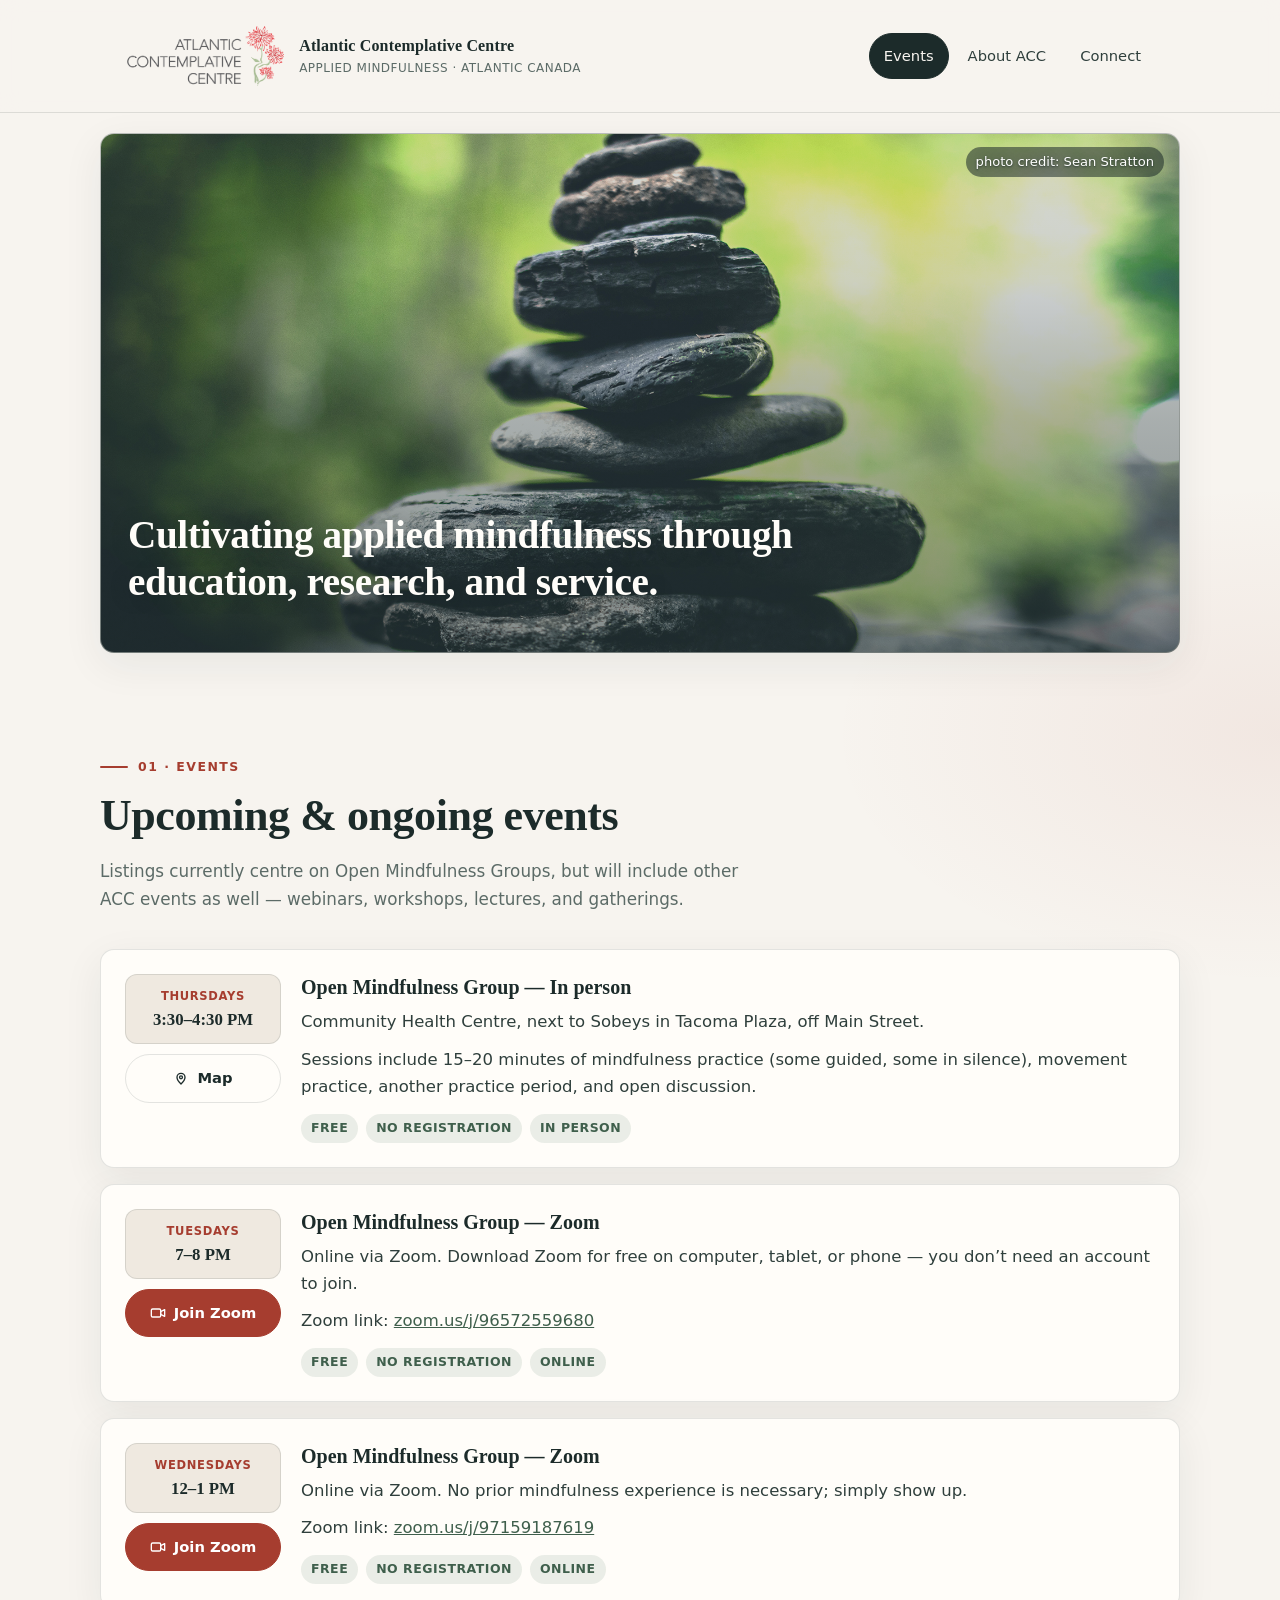
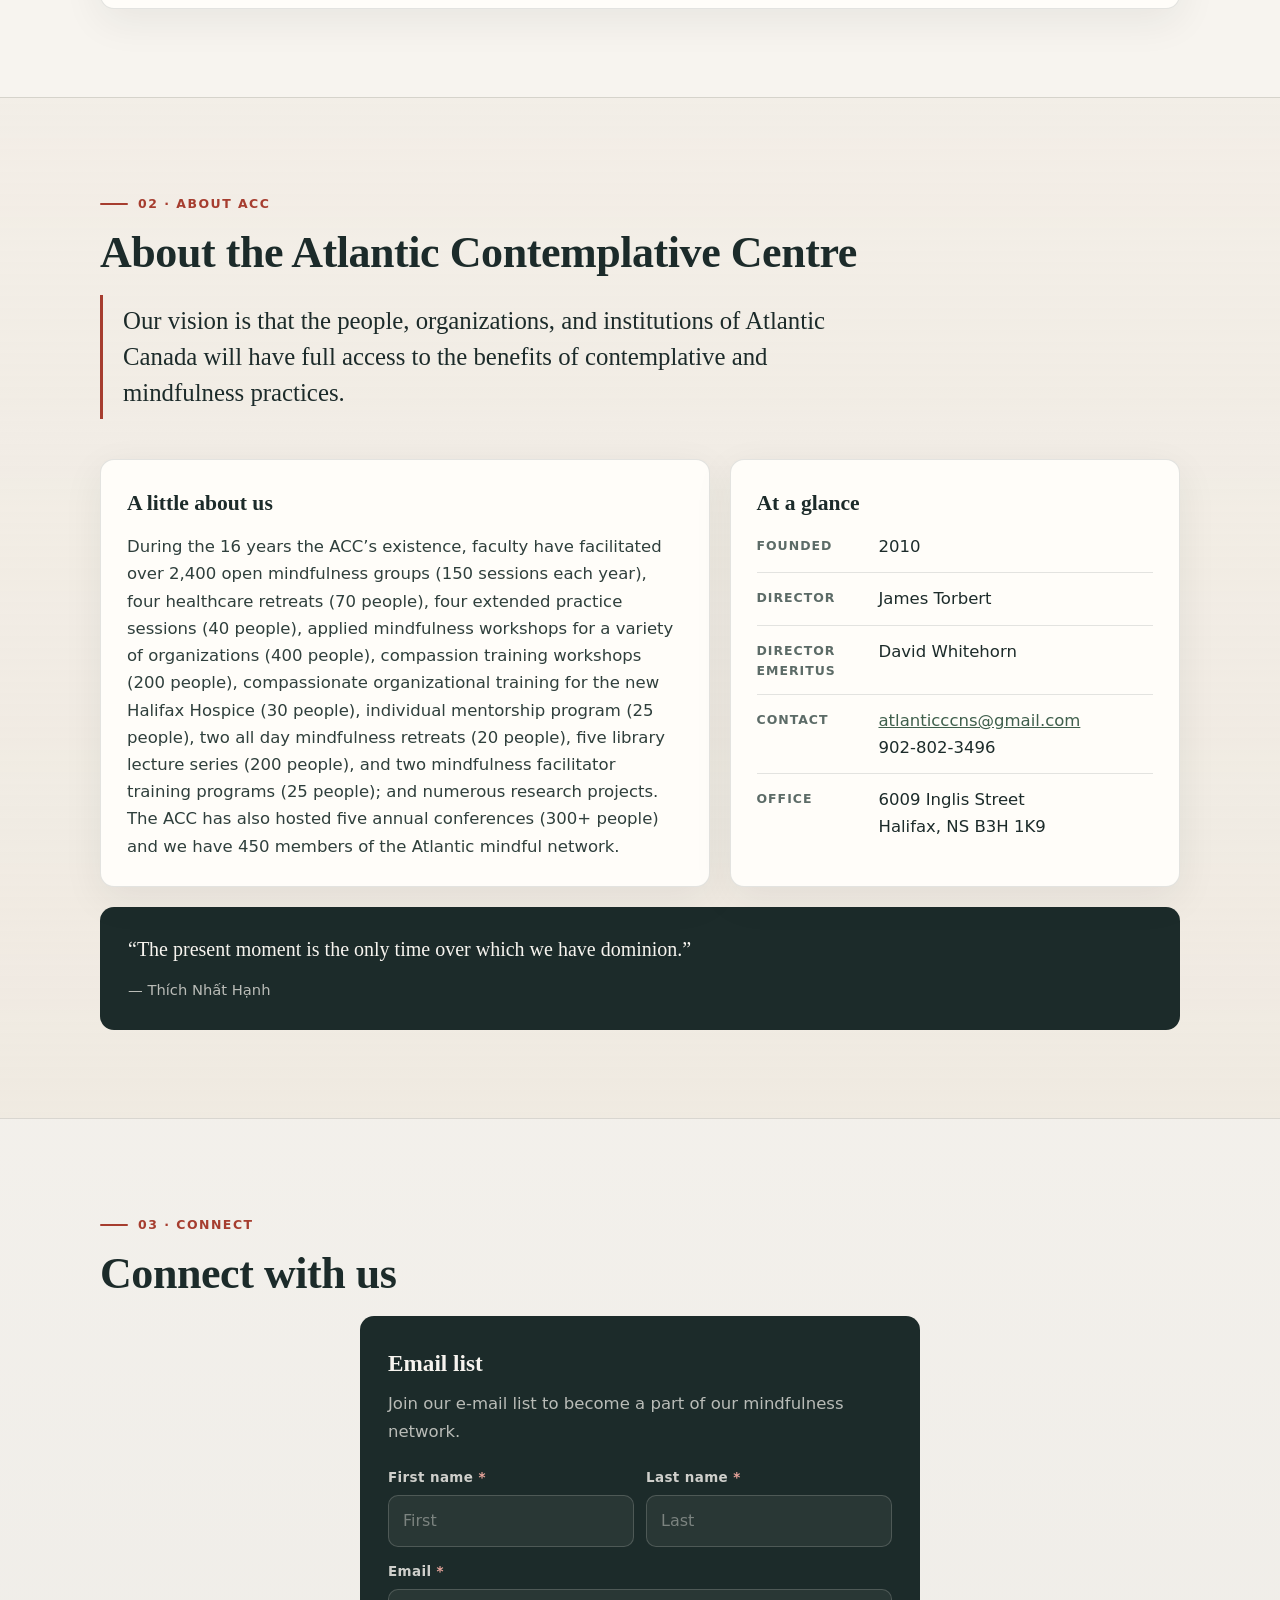
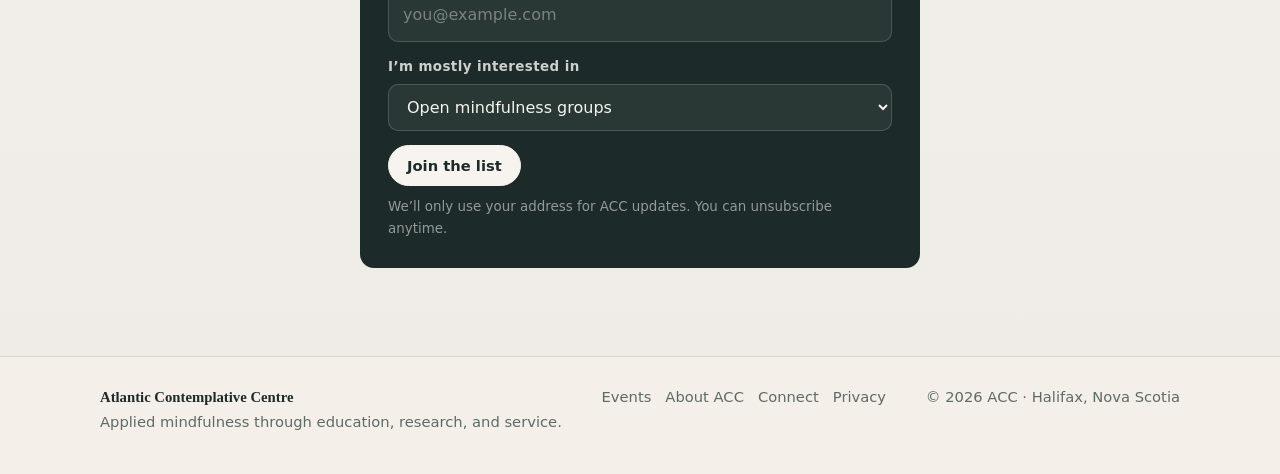
==== atlanticmindfulness/public/index.html @ 2f370e0e "Pluralize repeating weekdays; full-width time box on mobile" ====
<!DOCTYPE html>
<html lang="en">
<head>
  <meta charset="UTF-8" />
  <meta name="viewport" content="width=device-width, initial-scale=1" />
  <title>Atlantic Contemplative Centre — Events, About &amp; Connect</title>
  <meta name="description" content="The Atlantic Contemplative Centre cultivates applied mindfulness through education, research and service. Find open mindfulness groups, learn about ACC, and join our network." />
  <link rel="icon" type="image/png" href="assets/acc-flower.png" />
  <style>
    :root {
      --ink: #1c2b2a;
      --ink-soft: #2f3f3c;
      --paper: #f7f4ef;
      --paper-deep: #efe9e0;
      --card: #fffdf9;
      --accent: #a63d2f;
      --accent-deep: #7f2d22;
      --accent-soft: #f0d8d2;
      --sage: #6b8f7a;
      --sage-deep: #3f5f4c;
      --mist: #d9e2dc;
      --muted: #5c6b67;
      --line: rgba(28, 43, 42, 0.12);
      --shadow: 0 12px 40px rgba(28, 43, 42, 0.07);
      --radius: 14px;
      --max: 1080px;
      --header-h: 112px;
    }

    * { box-sizing: border-box; }

    html {
      scroll-behavior: smooth;
      scroll-padding-top: calc(var(--header-h) + 16px);
    }

    @media (prefers-reduced-motion: reduce) {
      html { scroll-behavior: auto; }
      *, *::before, *::after {
        animation-duration: 0.01ms !important;
        animation-iteration-count: 1 !important;
        transition-duration: 0.01ms !important;
      }
    }

    body {
      margin: 0;
      font-family: "Avenir Next", "Segoe UI", system-ui, -apple-system, sans-serif;
      font-size: 16.5px;
      line-height: 1.65;
      color: var(--ink);
      background:
        radial-gradient(1200px 600px at 10% -10%, rgba(107, 143, 122, 0.12), transparent 55%),
        radial-gradient(900px 500px at 100% 20%, rgba(166, 61, 47, 0.07), transparent 50%),
        var(--paper);
      -webkit-font-smoothing: antialiased;
    }

    img { max-width: 100%; display: block; }
    a { color: var(--sage-deep); }
    a:hover { color: var(--accent); }

    :focus-visible {
      outline: 2px solid var(--accent);
      outline-offset: 3px;
    }

    .skip-link {
      position: absolute;
      left: 12px;
      top: -48px;
      z-index: 1000;
      background: var(--ink);
      color: var(--paper);
      padding: 10px 14px;
      border-radius: 8px;
      text-decoration: none;
    }
    .skip-link:focus { top: 12px; }

    /* ——— Header: logo + in-page nav only ——— */
    .site-header {
      position: sticky;
      top: 0;
      z-index: 50;
      background: rgba(247, 244, 239, 0.92);
      backdrop-filter: blur(12px);
      -webkit-backdrop-filter: blur(12px);
      border-bottom: 1px solid var(--line);
    }

    .header-inner {
      max-width: var(--max);
      margin: 0 auto;
      min-height: var(--header-h);
      padding: 12px 24px;
      display: flex;
      align-items: center;
      justify-content: space-between;
      gap: 20px;
    }

    .brand {
      display: flex;
      align-items: center;
      gap: 12px;
      text-decoration: none;
      color: var(--ink);
      min-width: 0;
    }

    .brand img {
      height: 64px;
      width: auto;
    }

    .brand-text {
      display: flex;
      flex-direction: column;
      min-width: 0;
    }

    .brand-text strong {
      font-family: Georgia, "Times New Roman", serif;
      font-weight: 600;
      font-size: 1rem;
      letter-spacing: 0.01em;
      white-space: nowrap;
    }

    .brand-text span {
      font-size: 0.75rem;
      color: var(--muted);
      letter-spacing: 0.04em;
      text-transform: uppercase;
    }

    .section-nav {
      display: flex;
      align-items: center;
      gap: 4px;
      flex-wrap: wrap;
      justify-content: flex-end;
    }

    .section-nav a {
      text-decoration: none;
      color: var(--ink-soft);
      font-size: 0.92rem;
      font-weight: 500;
      padding: 10px 14px;
      border-radius: 999px;
      border: 1px solid transparent;
      transition: background 0.2s ease, color 0.2s ease, border-color 0.2s ease;
    }

    .section-nav a:hover {
      background: rgba(107, 143, 122, 0.12);
      color: var(--sage-deep);
    }

    .section-nav a[aria-current="true"] {
      background: var(--ink);
      color: var(--paper);
      border-color: var(--ink);
    }

    .nav-toggle {
      display: none;
      appearance: none;
      border: 1px solid var(--line);
      background: var(--card);
      color: var(--ink);
      border-radius: 10px;
      padding: 10px 12px;
      font: inherit;
      font-size: 0.9rem;
      cursor: pointer;
    }

    /* ——— Layout ——— */
    main { overflow-x: clip; }

    .section {
      padding: 88px 24px;
    }

    .section-inner {
      max-width: var(--max);
      margin: 0 auto;
    }

    .section-label {
      display: inline-flex;
      align-items: center;
      gap: 10px;
      font-size: 0.78rem;
      font-weight: 600;
      letter-spacing: 0.12em;
      text-transform: uppercase;
      color: var(--accent);
      margin: 0 0 14px;
    }

    .section-label::before {
      content: "";
      width: 28px;
      height: 2px;
      background: var(--accent);
      border-radius: 2px;
    }

    .section-title {
      font-family: Georgia, "Times New Roman", serif;
      font-size: clamp(2rem, 4vw, 2.75rem);
      line-height: 1.15;
      font-weight: 600;
      margin: 0 0 16px;
      letter-spacing: -0.01em;
    }

    .section-lead {
      max-width: 42rem;
      color: var(--muted);
      font-size: 1.05rem;
      margin: 0 0 36px;
    }

    /* ——— Intro strip under header ——— */
    .intro {
      padding: 20px 24px 8px;
    }

    .intro-inner {
      max-width: var(--max);
      margin: 0 auto;
      display: grid;
      grid-template-columns: 1.4fr 1fr;
      gap: 28px;
      align-items: end;
    }

    .intro h1 {
      font-family: Georgia, "Times New Roman", serif;
      font-size: clamp(1.85rem, 3.6vw, 2.45rem);
      line-height: 1.2;
      font-weight: 600;
      margin: 0 0 12px;
    }

    .intro p {
      margin: 0;
      color: var(--muted);
      max-width: 40rem;
    }

    .intro-meta {
      text-align: right;
      color: var(--muted);
      font-size: 0.92rem;
    }

    .intro-meta strong {
      display: block;
      color: var(--ink);
      font-family: Georgia, "Times New Roman", serif;
      font-size: 1.05rem;
      margin-bottom: 4px;
    }

    .hero-photo {
      position: relative;
      max-width: var(--max);
      margin: 0 auto;
    }

    .hero-photo img {
      width: 100%;
      height: clamp(280px, 42vw, 520px);
      object-fit: cover;
      object-position: center 42%;
      border-radius: var(--radius);
      border: 1px solid var(--line);
      box-shadow: var(--shadow);
      filter: brightness(1.18) contrast(1.02) saturate(1.05);
    }

    .hero-photo::after {
      content: "";
      position: absolute;
      inset: 0;
      border-radius: var(--radius);
      background: linear-gradient(
        180deg,
        rgba(28, 43, 42, 0.18) 0%,
        rgba(28, 43, 42, 0.22) 28%,
        rgba(28, 43, 42, 0.38) 55%,
        rgba(28, 43, 42, 0.55) 100%
      );
      pointer-events: none;
    }

    .hero-title {
      position: absolute;
      left: 28px;
      right: 28px;
      bottom: 36px;
      z-index: 1;
      margin: 0;
      font-family: Georgia, "Times New Roman", serif;
      font-size: clamp(1.55rem, 3.4vw, 2.35rem);
      line-height: 1.22;
      font-weight: 600;
      letter-spacing: -0.01em;
      color: #fffdf9;
      text-shadow: 0 2px 18px rgba(28, 43, 42, 0.35);
      max-width: 18em;
    }

    .hero-photo figcaption {
      position: absolute;
      right: 16px;
      top: 14px;
      z-index: 1;
      margin: 0;
      font-size: 0.82rem;
      font-weight: 500;
      color: #fff;
      text-shadow: 0 1px 2px rgba(28, 43, 42, 0.75), 0 0 12px rgba(28, 43, 42, 0.45);
      background: rgba(28, 43, 42, 0.55);
      padding: 4px 10px;
      border-radius: 999px;
    }

    /* ——— Section backgrounds ——— */
    #events { background: transparent; }

    #about {
      background:
        linear-gradient(180deg, rgba(239, 233, 224, 0.55), rgba(239, 233, 224, 0.9));
      border-top: 1px solid var(--line);
      border-bottom: 1px solid var(--line);
    }

    #subscribe {
      background:
        linear-gradient(180deg, rgba(28, 43, 42, 0.02), rgba(28, 43, 42, 0.04));
    }

    /* ——— Events ——— */
    .event-list {
      display: grid;
      gap: 16px;
      margin: 0;
      padding: 0;
      list-style: none;
    }

    .event-card {
      background: var(--card);
      border: 1px solid var(--line);
      border-radius: var(--radius);
      box-shadow: var(--shadow);
      padding: 24px;
      display: grid;
      grid-template-columns: 156px 1fr;
      gap: 20px;
      align-items: start;
    }

    .event-aside {
      display: flex;
      flex-direction: column;
      gap: 10px;
      align-items: stretch;
    }

    .event-when {
      background: var(--paper-deep);
      border-radius: 12px;
      padding: 12px 10px;
      text-align: center;
      border: 1px solid var(--line);
    }

    .event-when .dow {
      display: block;
      font-size: 0.72rem;
      font-weight: 700;
      letter-spacing: 0.06em;
      text-transform: uppercase;
      color: var(--accent);
      margin-bottom: 4px;
    }

    .event-when .time {
      display: block;
      font-family: Georgia, "Times New Roman", serif;
      font-weight: 600;
      font-size: 1.05rem;
      line-height: 1.25;
      color: var(--ink);
      white-space: nowrap;
    }

    .event-body h3 {
      margin: 0 0 8px;
      font-family: Georgia, "Times New Roman", serif;
      font-size: 1.25rem;
      font-weight: 600;
      line-height: 1.3;
    }

    .event-body p {
      margin: 0 0 10px;
      color: var(--ink-soft);
    }

    .event-body p:last-child { margin-bottom: 0; }

    .event-tags {
      display: flex;
      flex-wrap: wrap;
      gap: 8px;
      margin-top: 14px;
    }

    .tag {
      font-size: 0.78rem;
      font-weight: 600;
      letter-spacing: 0.04em;
      text-transform: uppercase;
      color: var(--sage-deep);
      background: rgba(107, 143, 122, 0.14);
      border-radius: 999px;
      padding: 4px 10px;
    }

    .event-actions {
      display: flex;
      flex-direction: column;
      gap: 8px;
      align-items: stretch;
    }

    .btn {
      display: inline-flex;
      align-items: center;
      justify-content: center;
      gap: 8px;
      text-decoration: none;
      border-radius: 999px;
      padding: 11px 18px;
      font-size: 0.92rem;
      font-weight: 600;
      border: 1px solid transparent;
      transition: background 0.2s ease, color 0.2s ease, border-color 0.2s ease, transform 0.15s ease;
      cursor: pointer;
      font-family: inherit;
    }

    .btn:active { transform: translateY(1px); }

    .btn-icon {
      flex-shrink: 0;
    }

    .btn-primary {
      background: var(--accent);
      color: #fff;
      border-color: var(--accent);
    }
    .btn-primary:hover {
      background: var(--accent-deep);
      border-color: var(--accent-deep);
      color: #fff;
    }

    .btn-secondary {
      background: transparent;
      color: var(--ink);
      border-color: var(--line);
    }
    .btn-secondary:hover {
      background: rgba(107, 143, 122, 0.12);
      border-color: var(--sage);
      color: var(--sage-deep);
    }

    .event-notes {
      margin-top: 28px;
      display: grid;
      grid-template-columns: repeat(3, 1fr);
      gap: 14px;
    }

    .note-card {
      border: 1px dashed rgba(28, 43, 42, 0.18);
      border-radius: var(--radius);
      padding: 18px;
      background: rgba(255, 253, 249, 0.55);
    }

    .note-card h4 {
      margin: 0 0 6px;
      font-family: Georgia, "Times New Roman", serif;
      font-size: 1rem;
    }

    .note-card p {
      margin: 0;
      color: var(--muted);
      font-size: 0.94rem;
    }

    /* ——— About ACC ——— */
    .mission {
      font-family: Georgia, "Times New Roman", serif;
      font-size: clamp(1.25rem, 2.4vw, 1.55rem);
      line-height: 1.45;
      color: var(--ink);
      border-left: 3px solid var(--accent);
      padding: 8px 0 8px 20px;
      margin: 0 0 40px;
      max-width: 46rem;
    }

    .about-grid {
      display: grid;
      grid-template-columns: 1.15fr 0.85fr;
      gap: 20px;
      margin-bottom: 20px;
    }

    .info-panel {
      background: var(--card);
      border: 1px solid var(--line);
      border-radius: var(--radius);
      padding: 26px;
      box-shadow: var(--shadow);
    }

    .info-panel h3 {
      margin: 0 0 12px;
      font-family: Georgia, "Times New Roman", serif;
      font-size: 1.35rem;
      font-weight: 600;
    }

    .info-panel p { margin: 0 0 12px; color: var(--ink-soft); }
    .info-panel p:last-child { margin-bottom: 0; }

    .fact-list {
      list-style: none;
      margin: 0;
      padding: 0;
      display: grid;
      gap: 12px;
    }

    .fact-list li {
      display: grid;
      grid-template-columns: 110px 1fr;
      gap: 12px;
      padding-bottom: 12px;
      border-bottom: 1px solid var(--line);
    }

    .fact-list li:last-child {
      border-bottom: 0;
      padding-bottom: 0;
    }

    .fact-list dt,
    .fact-list .k {
      font-size: 0.78rem;
      font-weight: 700;
      letter-spacing: 0.08em;
      text-transform: uppercase;
      color: var(--muted);
      padding-top: 3px;
    }

    .fact-list .v { color: var(--ink); }

    .what-we-do {
      display: grid;
      grid-template-columns: repeat(4, 1fr);
      gap: 14px;
      margin: 20px 0;
    }

    .wwe-card {
      background: var(--card);
      border: 1px solid var(--line);
      border-radius: var(--radius);
      padding: 20px;
      min-height: 100%;
    }

    .wwe-card .num {
      font-family: Georgia, "Times New Roman", serif;
      color: var(--accent);
      font-size: 0.95rem;
      font-weight: 600;
      margin-bottom: 8px;
    }

    .wwe-card h4 {
      margin: 0 0 8px;
      font-family: Georgia, "Times New Roman", serif;
      font-size: 1.1rem;
    }

    .wwe-card p {
      margin: 0;
      color: var(--muted);
      font-size: 0.94rem;
    }

    .about-bottom {
      display: block;
    }

    .quote-block {
      margin: 0;
      width: 100%;
      background: var(--ink);
      color: var(--paper);
      border-radius: var(--radius);
      padding: 28px;
      box-sizing: border-box;
    }

    .quote-block p {
      margin: 0 0 14px;
      font-family: Georgia, "Times New Roman", serif;
      font-size: 1.25rem;
      line-height: 1.45;
    }

    .quote-block footer {
      color: rgba(247, 244, 239, 0.72);
      font-size: 0.92rem;
    }

    .sectors {
      display: flex;
      flex-wrap: wrap;
      gap: 8px;
      margin-top: 14px;
    }

    .sectors span {
      font-size: 0.84rem;
      border: 1px solid var(--line);
      background: rgba(255, 253, 249, 0.7);
      border-radius: 999px;
      padding: 5px 10px;
      color: var(--ink-soft);
    }

    /* ——— Subscribe ——— */
    .subscribe-grid {
      display: grid;
      grid-template-columns: minmax(0, 560px);
      justify-content: center;
      gap: 20px;
      align-items: stretch;
    }

    .subscribe-copy {
      background: var(--card);
      border: 1px solid var(--line);
      border-radius: var(--radius);
      padding: 28px;
      box-shadow: var(--shadow);
    }

    .subscribe-copy h3 {
      margin: 0 0 12px;
      font-family: Georgia, "Times New Roman", serif;
      font-size: 1.35rem;
    }

    .subscribe-copy p { margin: 0 0 14px; color: var(--ink-soft); }

    .membership {
      margin-top: 20px;
      padding: 18px;
      border-radius: 12px;
      background: linear-gradient(135deg, rgba(166, 61, 47, 0.08), rgba(107, 143, 122, 0.12));
      border: 1px solid var(--line);
    }

    .membership h4 {
      margin: 0 0 8px;
      font-family: Georgia, "Times New Roman", serif;
      font-size: 1.05rem;
    }

    .membership p {
      margin: 0 0 12px;
      font-size: 0.95rem;
    }

    .contact-lines {
      margin: 18px 0 0;
      padding: 0;
      list-style: none;
      display: grid;
      gap: 8px;
      color: var(--ink-soft);
      font-size: 0.96rem;
    }

    .contact-lines a { font-weight: 500; }

    .subscribe-form {
      background: var(--ink);
      color: var(--paper);
      border-radius: var(--radius);
      padding: 28px;
    }

    .subscribe-form h3 {
      margin: 0 0 8px;
      font-family: Georgia, "Times New Roman", serif;
      font-size: 1.45rem;
      color: var(--paper);
    }

    .subscribe-form .form-lead {
      margin: 0 0 22px;
      color: rgba(247, 244, 239, 0.72);
    }

    .field {
      display: grid;
      gap: 6px;
      margin-bottom: 14px;
    }

    .field label {
      font-size: 0.84rem;
      font-weight: 600;
      letter-spacing: 0.03em;
      color: rgba(247, 244, 239, 0.82);
    }

    .field label .req { color: #e8a59b; }

    .field input,
    .field select {
      width: 100%;
      border: 1px solid rgba(247, 244, 239, 0.18);
      background: rgba(247, 244, 239, 0.06);
      color: var(--paper);
      border-radius: 10px;
      padding: 12px 14px;
      font: inherit;
      font-size: 1rem;
    }

    .field input::placeholder { color: rgba(247, 244, 239, 0.4); }

    .field input:focus,
    .field select:focus {
      outline: 2px solid rgba(232, 165, 155, 0.7);
      outline-offset: 2px;
      border-color: transparent;
    }

    .field-row {
      display: grid;
      grid-template-columns: 1fr 1fr;
      gap: 12px;
    }

    .form-actions {
      margin-top: 8px;
      display: flex;
      flex-wrap: wrap;
      gap: 10px;
      align-items: center;
    }

    .form-actions .btn-primary {
      background: var(--paper);
      color: var(--ink);
      border-color: var(--paper);
    }

    .form-actions .btn-primary:hover {
      background: var(--accent-soft);
      border-color: var(--accent-soft);
      color: var(--accent-deep);
    }

    .form-note {
      font-size: 0.84rem;
      color: rgba(247, 244, 239, 0.55);
      margin: 0;
    }

    .form-status {
      margin-top: 14px;
      padding: 12px 14px;
      border-radius: 10px;
      background: rgba(107, 143, 122, 0.2);
      border: 1px solid rgba(107, 143, 122, 0.35);
      color: var(--paper);
      font-size: 0.94rem;
      display: none;
    }

    .form-status.show { display: block; }

    .form-status.error {
      background: rgba(166, 61, 47, 0.22);
      border-color: rgba(232, 165, 155, 0.4);
    }

    /* ——— Footer ——— */
    .site-footer {
      border-top: 1px solid var(--line);
      padding: 28px 24px 40px;
      background: rgba(239, 233, 224, 0.45);
    }

    .footer-inner {
      max-width: var(--max);
      margin: 0 auto;
      display: flex;
      flex-wrap: wrap;
      gap: 16px;
      justify-content: space-between;
      align-items: flex-start;
      color: var(--muted);
      font-size: 0.92rem;
    }

    .footer-inner strong {
      color: var(--ink);
      font-family: Georgia, "Times New Roman", serif;
      font-weight: 600;
    }

    .footer-links {
      display: flex;
      flex-wrap: wrap;
      gap: 14px;
    }

    .footer-links a {
      color: var(--muted);
      text-decoration: none;
    }

    .footer-links a:hover { color: var(--accent); }

    /* ——— Responsive ——— */
    @media (max-width: 920px) {
      .intro-inner,
      .about-grid,
      .about-bottom,
      .subscribe-grid {
        grid-template-columns: 1fr;
      }

      .intro-meta { text-align: left; }

      .what-we-do { grid-template-columns: 1fr 1fr; }

      .event-notes { grid-template-columns: 1fr; }

      .event-card {
        grid-template-columns: 156px 1fr;
      }
    }

    @media (max-width: 720px) {
      .section { padding: 64px 18px; }
      .header-inner { padding: 0 16px; }

      .brand-text { display: none; }
      .brand img { height: 48px; }

      .nav-toggle { display: inline-flex; }

      .section-nav {
        display: none;
        position: absolute;
        top: calc(var(--header-h) - 4px);
        left: 12px;
        right: 12px;
        background: var(--card);
        border: 1px solid var(--line);
        border-radius: 14px;
        box-shadow: var(--shadow);
        padding: 8px;
        flex-direction: column;
        align-items: stretch;
      }

      .section-nav.open { display: flex; }

      .section-nav a {
        border-radius: 10px;
        padding: 12px 14px;
      }

      .what-we-do { grid-template-columns: 1fr; }

      .fact-list li { grid-template-columns: 1fr; gap: 4px; }

      .field-row { grid-template-columns: 1fr; }

      .event-card {
        grid-template-columns: 1fr;
        gap: 14px;
      }

      .event-aside {
        width: 100%;
      }

      .event-when {
        display: flex;
        align-items: baseline;
        justify-content: center;
        gap: 0.35em;
        width: 100%;
        padding: 10px 16px;
        white-space: nowrap;
      }

      .event-when .dow {
        display: inline;
        margin-bottom: 0;
        font-size: 0.78rem;
      }

      .event-when .dow::after {
        content: ":";
      }

      .event-when .time {
        display: inline;
        font-size: 1rem;
      }
    }
  </style>
</head>
<body>
  <a class="skip-link" href="#events">Skip to events</a>

  <header class="site-header">
    <div class="header-inner">
      <a class="brand" href="#top" aria-label="Atlantic Contemplative Centre — back to top">
        <img src="assets/acc-logo.png" alt="" width="821" height="322" />
        <span class="brand-text">
          <strong>Atlantic Contemplative Centre</strong>
          <span>Applied mindfulness · Atlantic Canada</span>
        </span>
      </a>

      <button class="nav-toggle" type="button" aria-expanded="false" aria-controls="section-nav">
        Sections
      </button>

      <nav class="section-nav" id="section-nav" aria-label="Page sections">
        <a href="#events">Events</a>
        <a href="#about">About ACC</a>
        <a href="#subscribe">Connect</a>
      </nav>
    </div>
  </header>

  <div class="intro" id="top">
    <figure class="hero-photo">
      <img
        src="assets/hero-mindfulness.jpg"
        alt="Quiet natural landscape of calm water and sky, a still moment for contemplation"
        width="1920"
        height="1280"
      />
      <figcaption>photo credit: Sean Stratton</figcaption>
      <h1 class="hero-title">Cultivating applied mindfulness through education, research, and service.</h1>
    </figure>
  </div>

  <main>
    <!-- 1. Events -->
    <section class="section" id="events" aria-labelledby="events-title">
      <div class="section-inner">
        <p class="section-label">01 · Events</p>
        <h2 class="section-title" id="events-title">Upcoming &amp; ongoing events</h2>
        <p class="section-lead">
          Listings currently centre on Open Mindfulness Groups, but will include
          other ACC events as well — webinars, workshops, lectures, and gatherings.
        </p>

        <ul class="event-list" id="event-list">
          <li class="event-card">
            <div class="event-aside">
              <div class="event-when">
                <span class="dow">Thursdays</span>
                <span class="time">3:30–4:30 PM</span>
              </div>
              <div class="event-actions">
                <a class="btn btn-secondary" href="https://www.google.com/maps/search/?api=1&query=Tacoma+Plaza+Community+Health+Centre+Main+Street" target="_blank" rel="noopener noreferrer">
                  <svg class="btn-icon" width="16" height="16" viewBox="0 0 24 24" fill="none" stroke="currentColor" stroke-width="2" stroke-linecap="round" stroke-linejoin="round" aria-hidden="true">
                    <path d="M12 21s-6-5.4-6-10a6 6 0 1 1 12 0c0 4.6-6 10-6 10z" />
                    <circle cx="12" cy="11" r="2.2" />
                  </svg>
                  Map
                </a>
              </div>
            </div>
            <div class="event-body">
              <h3>Open Mindfulness Group — In person</h3>
              <p>
                Community Health Centre, next to Sobeys in Tacoma Plaza, off Main Street.
              </p>
              <p>
                Sessions include 15–20 minutes of mindfulness practice (some guided, some in
                silence), movement practice, another practice period, and open discussion.
              </p>
              <div class="event-tags">
                <span class="tag">Free</span>
                <span class="tag">No registration</span>
                <span class="tag">In person</span>
              </div>
            </div>
          </li>

          <li class="event-card">
            <div class="event-aside">
              <div class="event-when">
                <span class="dow">Tuesdays</span>
                <span class="time">7–8 PM</span>
              </div>
              <div class="event-actions">
                <a class="btn btn-primary" href="https://zoom.us/j/96572559680?pwd=QWVraEtPeExIZUdFaFg0c2RBOFA0Zz09" target="_blank" rel="noopener noreferrer">
                  <svg class="btn-icon" width="16" height="16" viewBox="0 0 24 24" fill="none" stroke="currentColor" stroke-width="2" stroke-linecap="round" stroke-linejoin="round" aria-hidden="true">
                    <rect x="2" y="6" width="14" height="12" rx="2" />
                    <path d="M16 10l6-3v10l-6-3z" />
                  </svg>
                  Join Zoom
                </a>
              </div>
            </div>
            <div class="event-body">
              <h3>Open Mindfulness Group — Zoom</h3>
              <p>
                Online via Zoom. Download Zoom for free on computer, tablet, or phone — you
                don’t need an account to join.
              </p>
              <p>
                Zoom link:
                <a href="https://zoom.us/j/96572559680?pwd=QWVraEtPeExIZUdFaFg0c2RBOFA0Zz09" target="_blank" rel="noopener noreferrer">
                  zoom.us/j/96572559680
                </a>
              </p>
              <div class="event-tags">
                <span class="tag">Free</span>
                <span class="tag">No registration</span>
                <span class="tag">Online</span>
              </div>
            </div>
          </li>

          <li class="event-card">
            <div class="event-aside">
              <div class="event-when">
                <span class="dow">Wednesdays</span>
                <span class="time">12–1 PM</span>
              </div>
              <div class="event-actions">
                <a class="btn btn-primary" href="https://zoom.us/j/97159187619?pwd=bDNzc2orTitycWJscnhlamtBZFZUQT09" target="_blank" rel="noopener noreferrer">
                  <svg class="btn-icon" width="16" height="16" viewBox="0 0 24 24" fill="none" stroke="currentColor" stroke-width="2" stroke-linecap="round" stroke-linejoin="round" aria-hidden="true">
                    <rect x="2" y="6" width="14" height="12" rx="2" />
                    <path d="M16 10l6-3v10l-6-3z" />
                  </svg>
                  Join Zoom
                </a>
              </div>
            </div>
            <div class="event-body">
              <h3>Open Mindfulness Group — Zoom</h3>
              <p>
                Online via Zoom. No prior mindfulness experience is necessary; simply show up.
              </p>
              <p>
                Zoom link:
                <a href="https://zoom.us/j/97159187619?pwd=bDNzc2orTitycWJscnhlamtBZFZUQT09" target="_blank" rel="noopener noreferrer">
                  zoom.us/j/97159187619
                </a>
              </p>
              <div class="event-tags">
                <span class="tag">Free</span>
                <span class="tag">No registration</span>
                <span class="tag">Online</span>
              </div>
            </div>
          </li>
        </ul>
      </div>
    </section>

    <!-- 2. About ACC -->
    <section class="section" id="about" aria-labelledby="about-title">
      <div class="section-inner">
        <p class="section-label">02 · About ACC</p>
        <h2 class="section-title" id="about-title">About the Atlantic Contemplative Centre</h2>

        <p class="mission">
          Our vision is that the people, organizations, and institutions of Atlantic Canada will
          have full access to the benefits of contemplative and mindfulness practices.
        </p>

        <div class="about-grid">
          <article class="info-panel">
            <h3>A little about us</h3>
            <p>
              During the 16 years the ACC’s existence, faculty have facilitated over 2,400 open mindfulness groups (150 sessions each year), four healthcare retreats (70 people), four extended practice sessions (40 people), applied mindfulness workshops for a variety of organizations (400 people), compassion training workshops (200 people), compassionate organizational training for the new Halifax Hospice (30 people), individual mentorship program (25 people), two all day mindfulness retreats (20 people), five library lecture series (200 people), and two mindfulness facilitator training programs (25 people); and numerous research projects. The ACC has also hosted five annual conferences (300+ people) and we have 450 members of the Atlantic mindful network.
            </p>
          </article>

          <aside class="info-panel">
            <h3>At a glance</h3>
            <ul class="fact-list">
              <li>
                <span class="k">Founded</span>
                <span class="v">2010</span>
              </li>
              <li>
                <span class="k">Director</span>
                <span class="v">James Torbert</span>
              </li>
              <li>
                <span class="k">Director Emeritus</span>
                <span class="v">David Whitehorn</span>
              </li>
              <li>
                <span class="k">Contact</span>
                <span class="v">
                  <a href="mailto:atlanticccns@gmail.com">atlanticccns@gmail.com</a><br />
                  902-802-3496
                </span>
              </li>
              <li>
                <span class="k">Office</span>
                <span class="v">
                  6009 Inglis Street<br />
                  Halifax, NS B3H 1K9
                </span>
              </li>
            </ul>
          </aside>
        </div>

        <div class="about-bottom">
          <blockquote class="quote-block">
            <p>“The present moment is the only time over which we have dominion.”</p>
            <footer>— Thích Nhất Hạnh</footer>
          </blockquote>
        </div>
      </div>
    </section>

    <!-- 3. Connect -->
    <section class="section" id="subscribe" aria-labelledby="subscribe-title">
      <div class="section-inner">
        <p class="section-label">03 · Connect</p>
        <h2 class="section-title" id="subscribe-title">Connect with us</h2>

        <div class="subscribe-grid">
          <form class="subscribe-form" id="subscribe-form" novalidate>
            <h3>Email list</h3>
            <p class="form-lead">Join our e-mail list to become a part of our mindfulness network.</p>

            <div class="field-row">
              <div class="field">
                <label for="first-name">First name <span class="req" aria-hidden="true">*</span></label>
                <input id="first-name" name="firstName" type="text" autocomplete="given-name" required placeholder="First" />
              </div>
              <div class="field">
                <label for="last-name">Last name <span class="req" aria-hidden="true">*</span></label>
                <input id="last-name" name="lastName" type="text" autocomplete="family-name" required placeholder="Last" />
              </div>
            </div>

            <div class="field">
              <label for="email">Email <span class="req" aria-hidden="true">*</span></label>
              <input id="email" name="email" type="email" autocomplete="email" required placeholder="you@example.com" />
            </div>

            <div class="field">
              <label for="interest">I’m mostly interested in</label>
              <select id="interest" name="interest">
                <option value="open-mindfulness-groups">Open mindfulness groups</option>
                <option value="workshops-webinars">Workshops &amp; webinars</option>
                <option value="research-resources">Research &amp; resources</option>
                <option value="membership">Membership &amp; support</option>
                <option value="all">Everything ACC</option>
              </select>
            </div>

            <div class="form-actions">
              <button class="btn btn-primary" type="submit">Join the list</button>
              <p class="form-note">We’ll only use your address for ACC updates. You can unsubscribe anytime.</p>
            </div>

            <div class="form-status" id="form-status" role="status" aria-live="polite"></div>
          </form>
        </div>
      </div>
    </section>
  </main>

  <footer class="site-footer">
    <div class="footer-inner">
      <div>
        <strong>Atlantic Contemplative Centre</strong><br />
        Applied mindfulness through education, research, and service.
      </div>
      <nav class="footer-links" aria-label="Footer">
        <a href="#events">Events</a>
        <a href="#about">About ACC</a>
        <a href="#subscribe">Connect</a>
        <a href="https://contemplativecentre.ca/privacy-policy/" target="_blank" rel="noopener noreferrer">Privacy</a>
      </nav>
      <div>
        © <span id="year"></span> ACC · Halifax, Nova Scotia
      </div>
    </div>
  </footer>

  <script>
    (function () {
      var yearEl = document.getElementById("year");
      if (yearEl) yearEl.textContent = String(new Date().getFullYear());

      // Mobile section nav
      var toggle = document.querySelector(".nav-toggle");
      var nav = document.getElementById("section-nav");
      if (toggle && nav) {
        toggle.addEventListener("click", function () {
          var open = nav.classList.toggle("open");
          toggle.setAttribute("aria-expanded", open ? "true" : "false");
        });
        nav.querySelectorAll("a").forEach(function (link) {
          link.addEventListener("click", function () {
            nav.classList.remove("open");
            toggle.setAttribute("aria-expanded", "false");
          });
        });
      }

      // Active section highlighting
      var sections = ["events", "about", "subscribe"]
        .map(function (id) { return document.getElementById(id); })
        .filter(Boolean);
      var navLinks = nav ? Array.prototype.slice.call(nav.querySelectorAll("a")) : [];

      function setActive(id) {
        navLinks.forEach(function (link) {
          var href = link.getAttribute("href") || "";
          var match = href === "#" + id;
          if (match) link.setAttribute("aria-current", "true");
          else link.removeAttribute("aria-current");
        });
      }

      function updateActiveSection() {
        if (!sections.length) return;
        var marker = window.innerHeight * 0.3;
        var current = sections[0].id;
        sections.forEach(function (section) {
          if (section.getBoundingClientRect().top <= marker) {
            current = section.id;
          }
        });
        setActive(current);
      }

      if (sections.length) {
        updateActiveSection();
        window.addEventListener("scroll", updateActiveSection, { passive: true });
        window.addEventListener("resize", updateActiveSection);
      }

      // Subscribe form (front-end only demo)
      var form = document.getElementById("subscribe-form");
      var status = document.getElementById("form-status");
      if (form) {
        form.addEventListener("submit", function (event) {
          event.preventDefault();
          var first = form.firstName.value.trim();
          var last = form.lastName.value.trim();
          var email = form.email.value.trim();
          var valid = first && last && email && /^[^\s@]+@[^\s@]+\.[^\s@]+$/.test(email);

          if (!status) return;

          if (!valid) {
            status.className = "form-status show error";
            status.textContent =
              "Please enter your first name, last name, and a valid email address.";
            return;
          }

          status.className = "form-status show";
          status.textContent =
            "Thanks, " + first + ". You’re on the list — we’ll send ACC updates to " + email + ".";
          form.reset();
        });
      }
    })();
  </script>
</body>
</html>
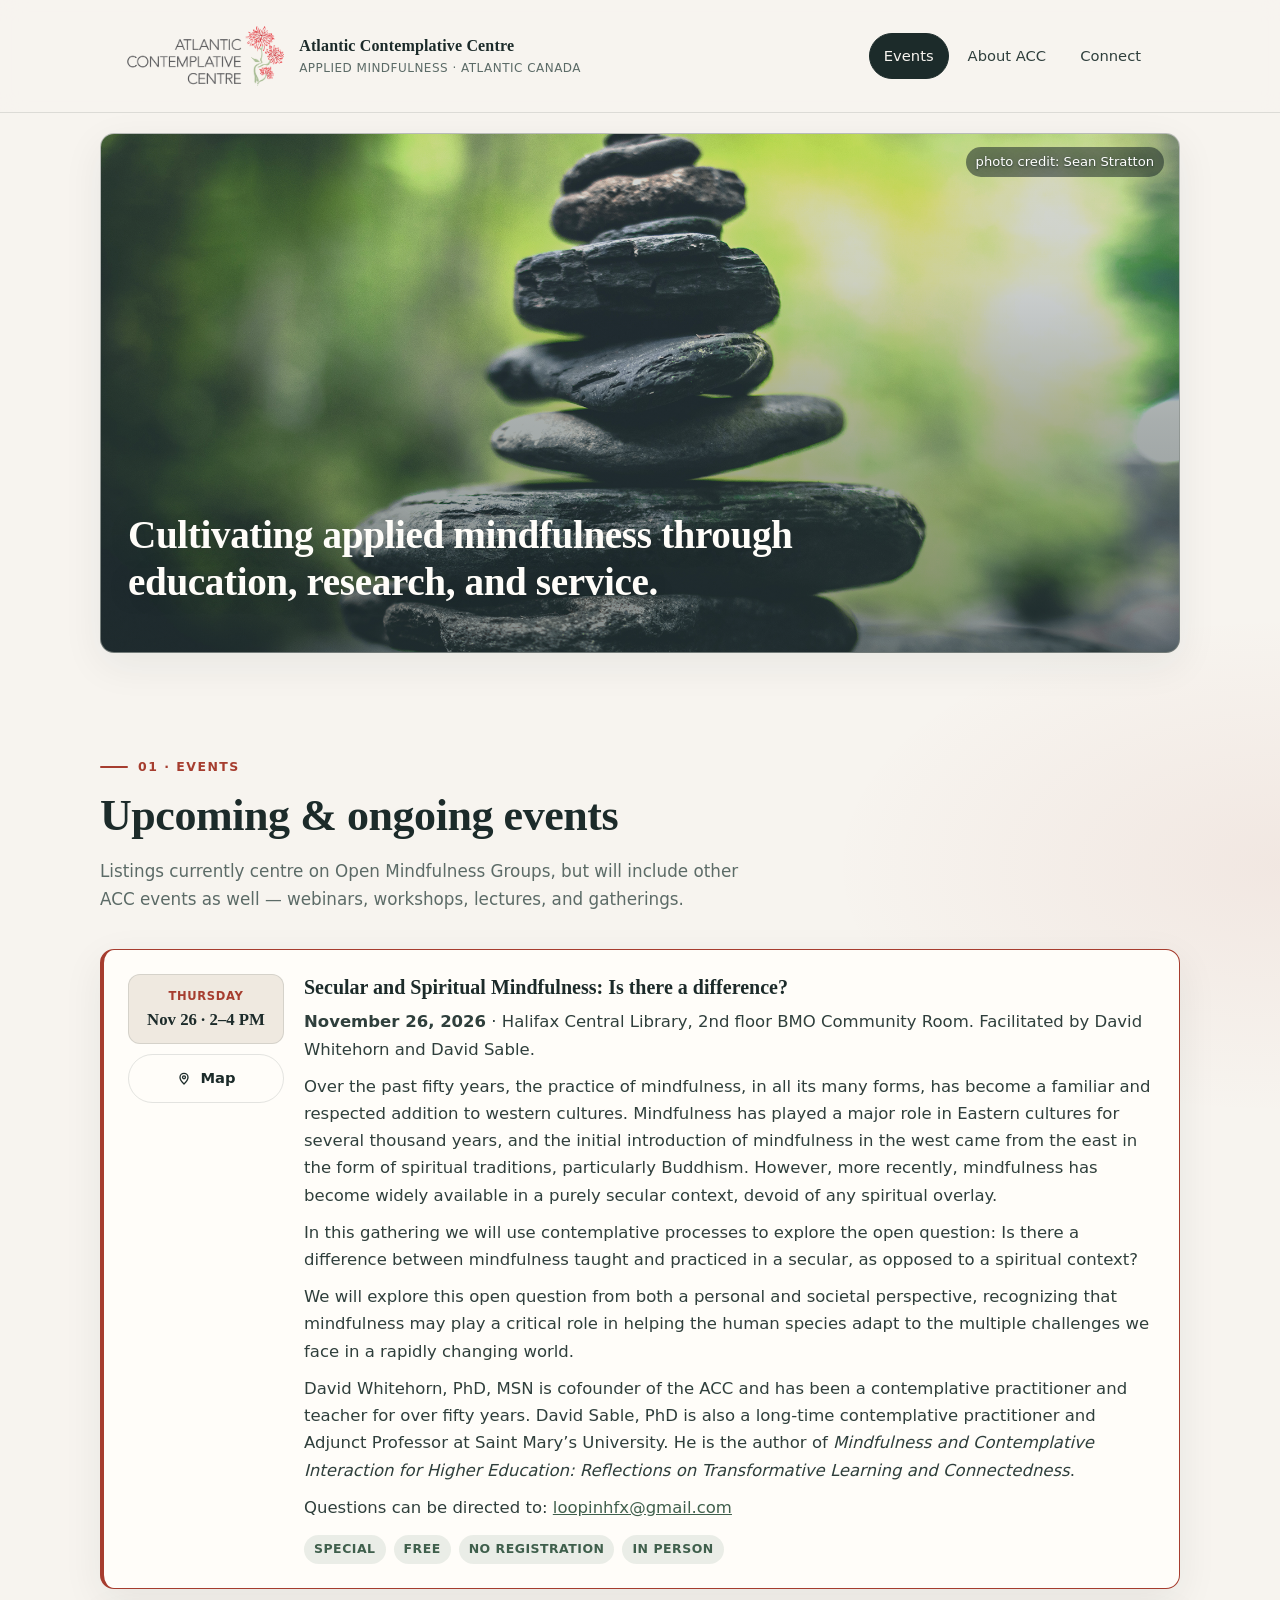
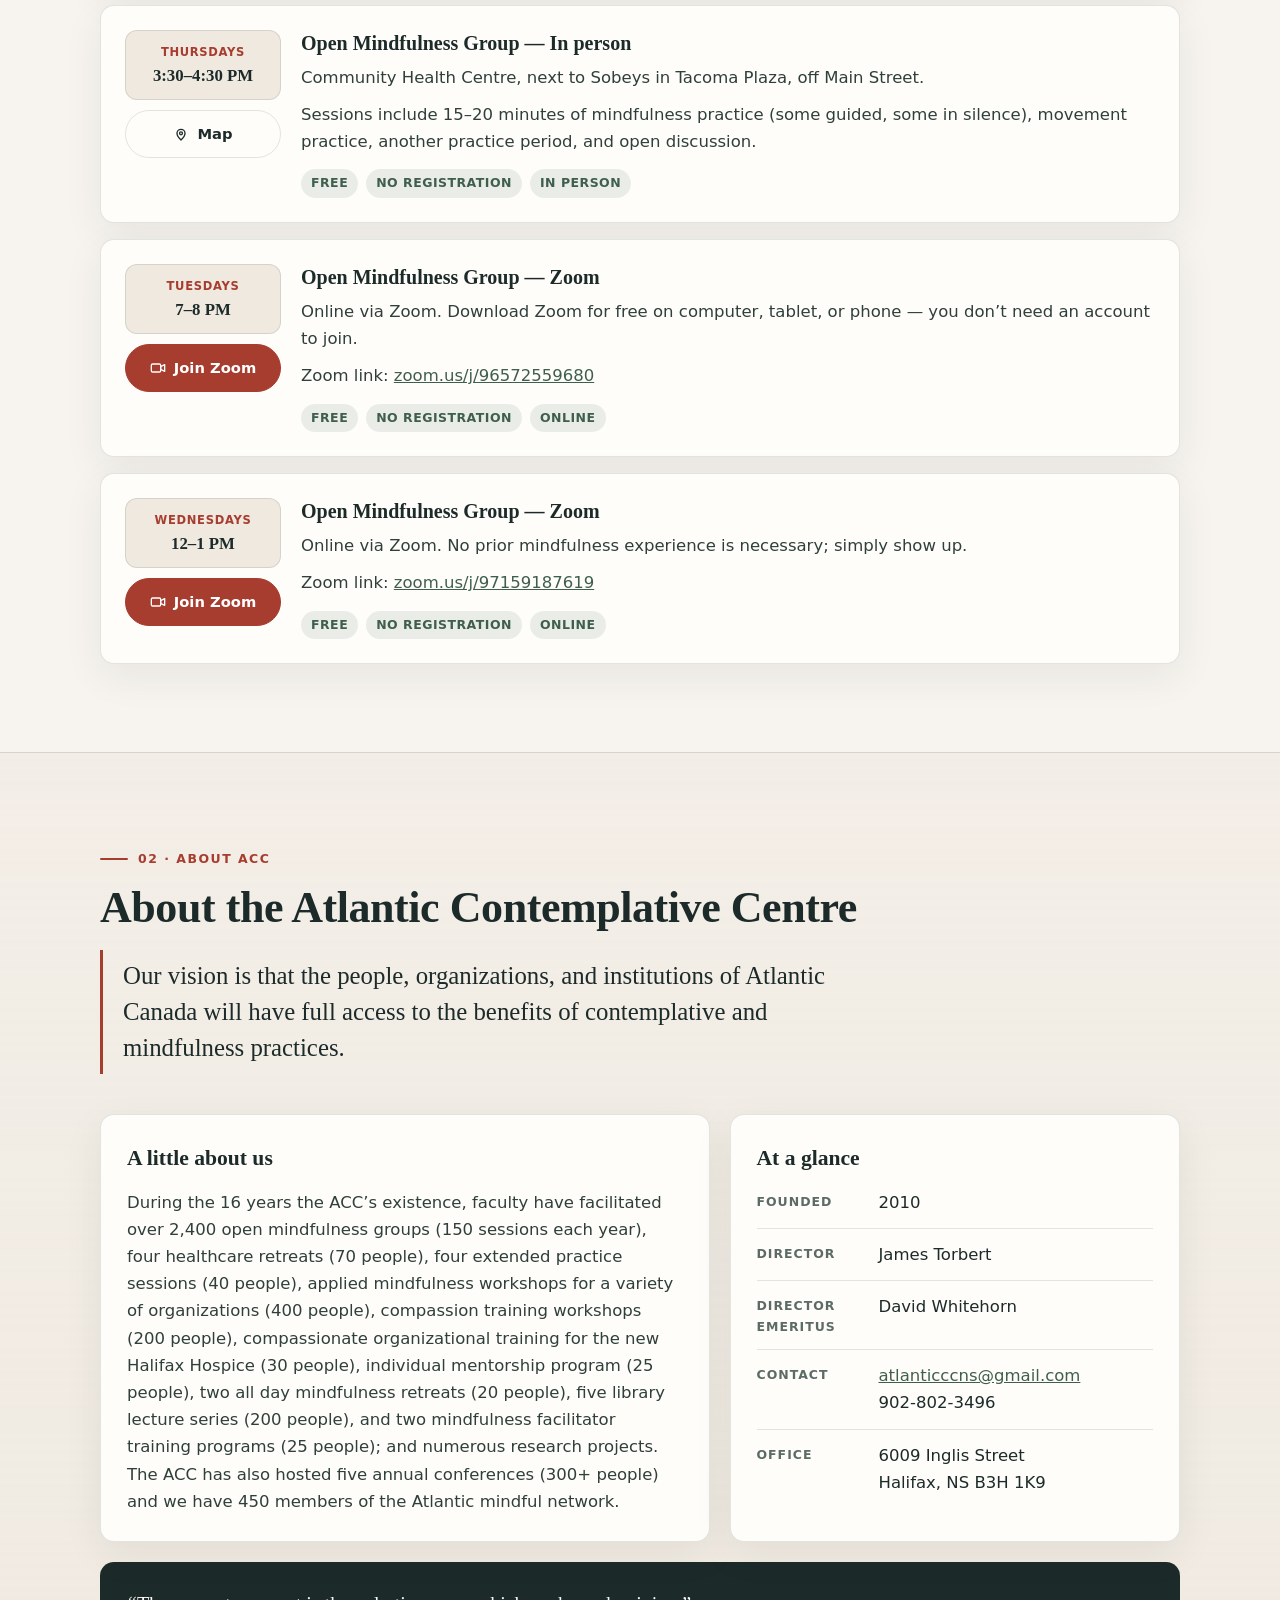
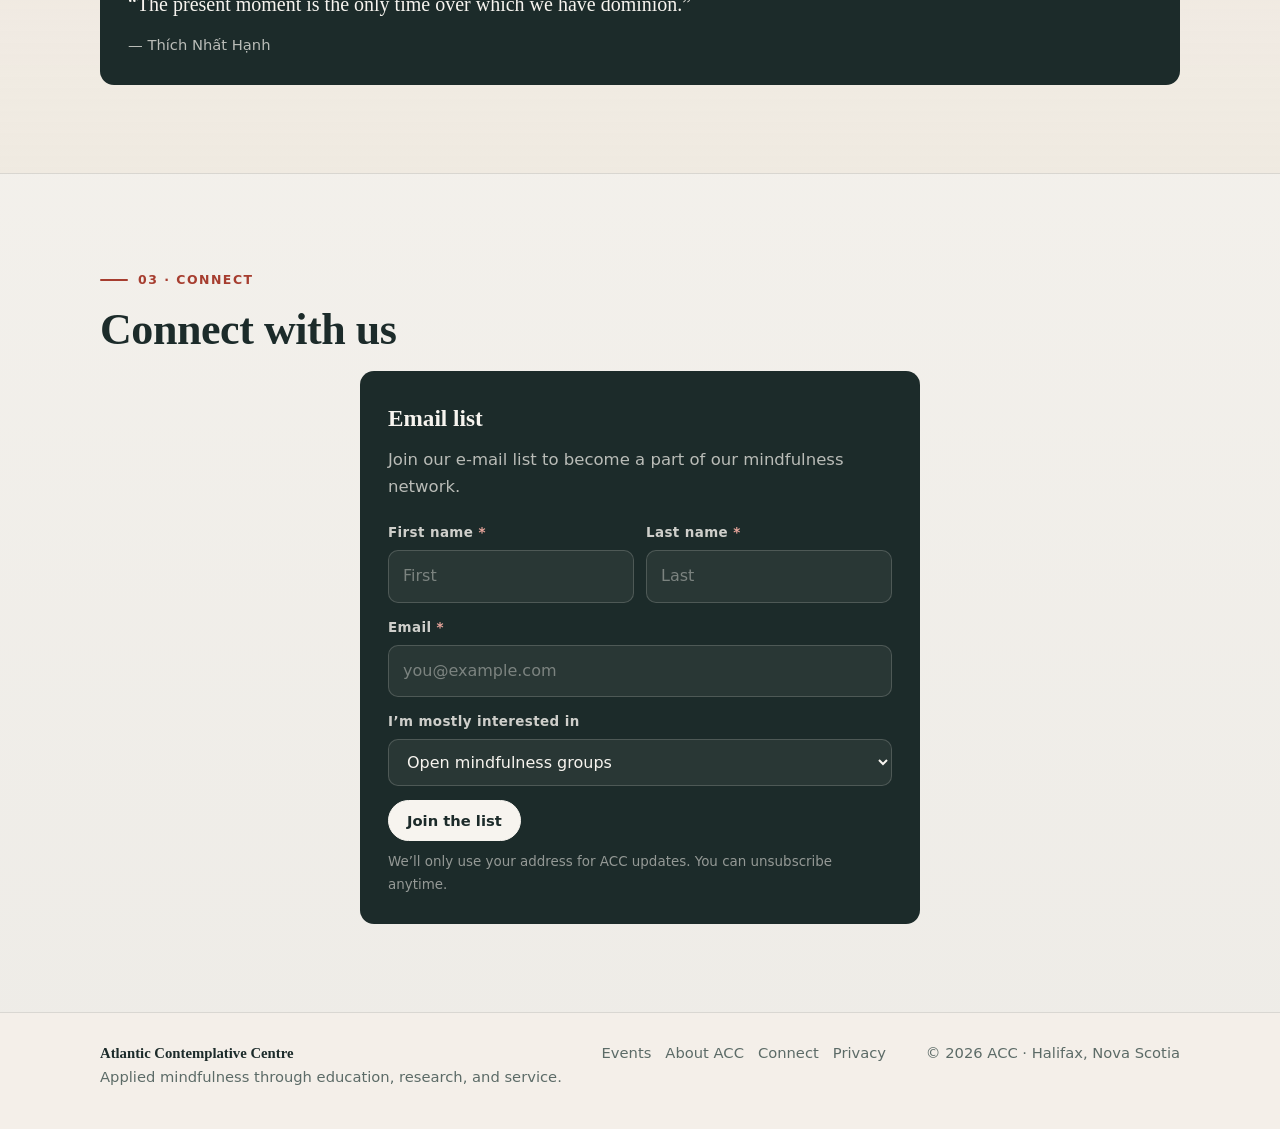
==== commit 4531c422: "Add Nov 26 secular vs spiritual mindfulness gathering" ====
--- a/atlanticmindfulness/public/index.html
+++ b/atlanticmindfulness/public/index.html
@@ -368,6 +368,11 @@
       align-items: start;
     }
 
+    .event-card--featured {
+      border-color: var(--accent);
+      border-left-width: 4px;
+    }
+
     .event-aside {
       display: flex;
       flex-direction: column;
@@ -883,6 +888,22 @@
       .section { padding: 64px 18px; }
       .header-inner { padding: 0 16px; }
 
+      .hero-title {
+        left: 16px;
+        right: 16px;
+        bottom: 18px;
+        font-size: 1rem;
+        line-height: 1.35;
+        max-width: none;
+      }
+
+      .hero-photo figcaption {
+        right: 10px;
+        top: 10px;
+        font-size: 0.68rem;
+        padding: 3px 8px;
+      }
+
       .brand-text { display: none; }
       .brand img { height: 48px; }
 
@@ -1002,6 +1023,67 @@
         </p>
 
         <ul class="event-list" id="event-list">
+          <li class="event-card event-card--featured">
+            <div class="event-aside">
+              <div class="event-when">
+                <span class="dow">Thursday</span>
+                <span class="time">Nov 26 · 2–4 PM</span>
+              </div>
+              <div class="event-actions">
+                <a class="btn btn-secondary" href="https://www.google.com/maps/search/?api=1&query=Halifax+Central+Library+BMO+Community+Room" target="_blank" rel="noopener noreferrer">
+                  <svg class="btn-icon" width="16" height="16" viewBox="0 0 24 24" fill="none" stroke="currentColor" stroke-width="2" stroke-linecap="round" stroke-linejoin="round" aria-hidden="true">
+                    <path d="M12 21s-6-5.4-6-10a6 6 0 1 1 12 0c0 4.6-6 10-6 10z" />
+                    <circle cx="12" cy="11" r="2.2" />
+                  </svg>
+                  Map
+                </a>
+              </div>
+            </div>
+            <div class="event-body">
+              <h3>Secular and Spiritual Mindfulness: Is there a difference?</h3>
+              <p>
+                <strong>November 26, 2026</strong> · Halifax Central Library, 2nd floor
+                BMO Community Room. Facilitated by David Whitehorn and David Sable.
+              </p>
+              <p>
+                Over the past fifty years, the practice of mindfulness, in all its many forms, has
+                become a familiar and respected addition to western cultures. Mindfulness has
+                played a major role in Eastern cultures for several thousand years, and the
+                initial introduction of mindfulness in the west came from the east in the form of
+                spiritual traditions, particularly Buddhism. However, more recently, mindfulness
+                has become widely available in a purely secular context, devoid of any spiritual
+                overlay.
+              </p>
+              <p>
+                In this gathering we will use contemplative processes to explore the open
+                question: Is there a difference between mindfulness taught and practiced in a
+                secular, as opposed to a spiritual context?
+              </p>
+              <p>
+                We will explore this open question from both a personal and societal perspective,
+                recognizing that mindfulness may play a critical role in helping the human species
+                adapt to the multiple challenges we face in a rapidly changing world.
+              </p>
+              <p>
+                David Whitehorn, PhD, MSN is cofounder of the ACC and has been a contemplative
+                practitioner and teacher for over fifty years. David Sable, PhD is also a long-time
+                contemplative practitioner and Adjunct Professor at Saint Mary’s University. He is
+                the author of <em>Mindfulness and Contemplative Interaction for Higher Education:
+                Reflections on Transformative Learning and Connectedness</em>.
+              </p>
+              <p>
+                Questions can be directed to:
+                <a href="mailto:loopinhfx@gmail.com">loopinhfx@gmail.com</a>
+              </p>
+              <div class="event-tags">
+                <span class="tag">Special</span>
+                <span class="tag">Free</span>
+                <span class="tag">No registration</span>
+                <span class="tag">In person</span>
+              </div>
+            </div>
+          </li>
+
           <li class="event-card">
             <div class="event-aside">
               <div class="event-when">
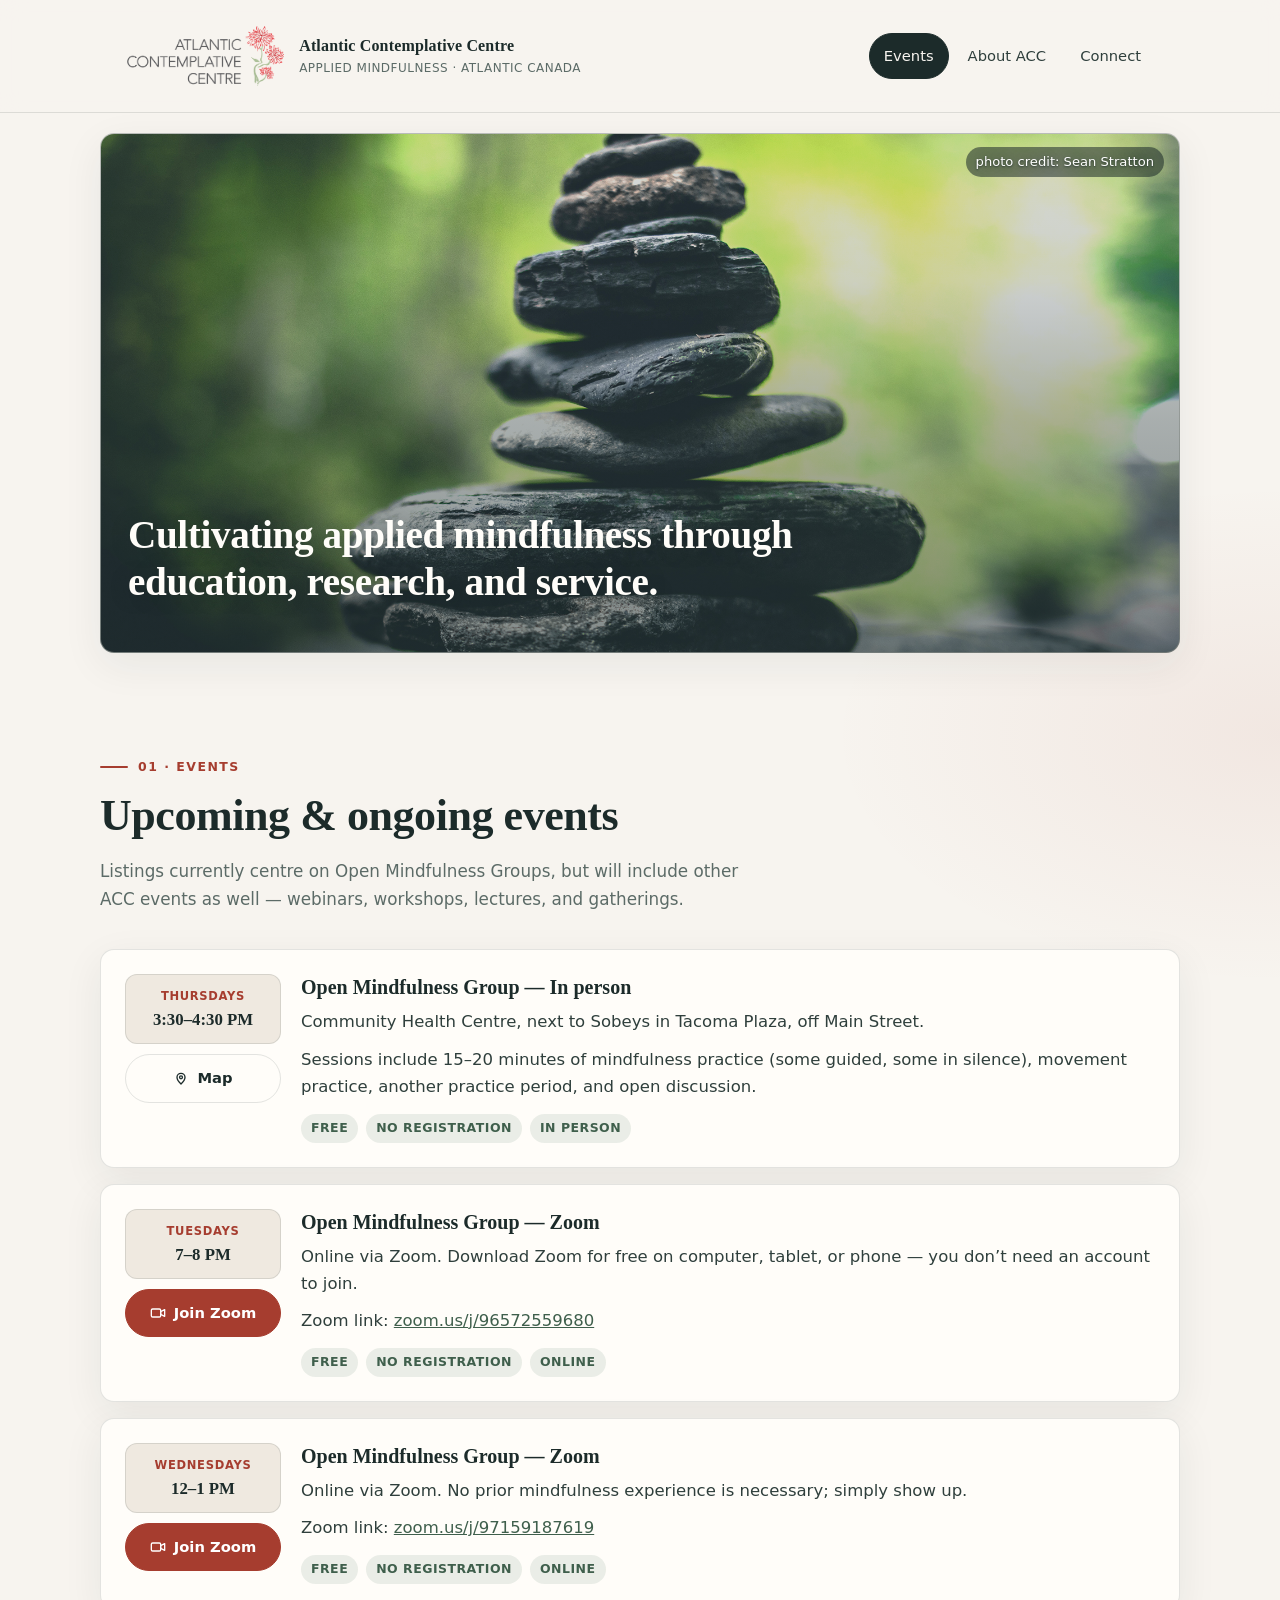
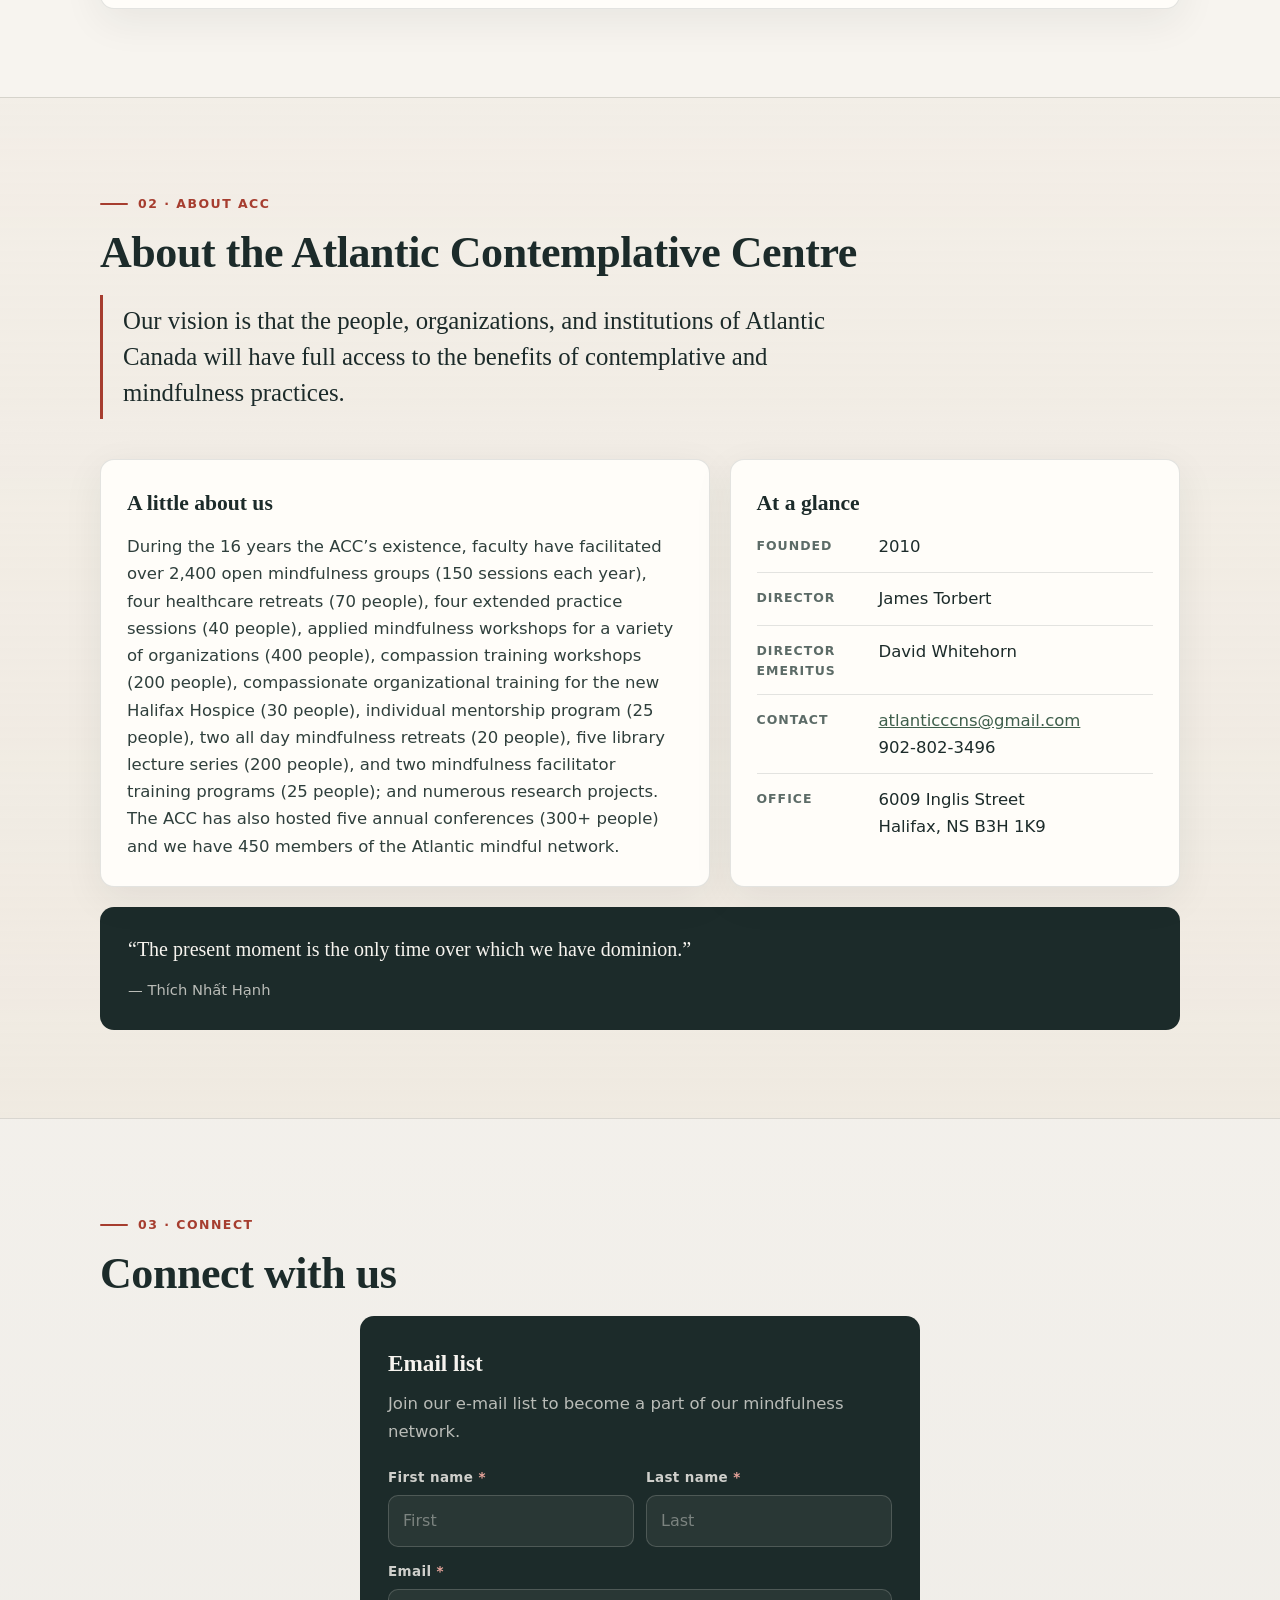
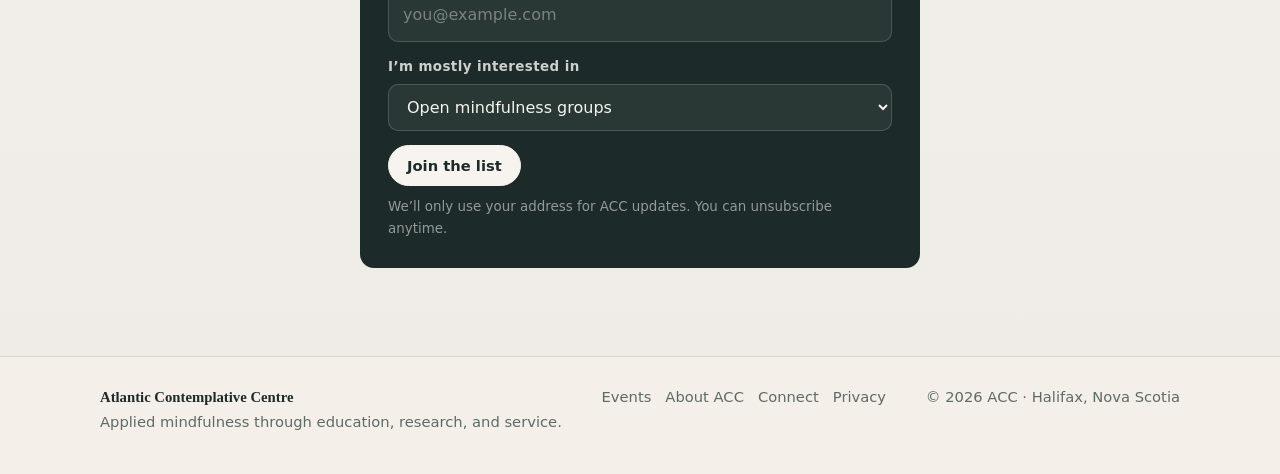
==== commit a2631f7c: "Hold Nov 26 special event off atlanticmindfulness.ca" ====
--- a/atlanticmindfulness/public/index.html
+++ b/atlanticmindfulness/public/index.html
@@ -368,11 +368,6 @@
       align-items: start;
     }
 
-    .event-card--featured {
-      border-color: var(--accent);
-      border-left-width: 4px;
-    }
-
     .event-aside {
       display: flex;
       flex-direction: column;
@@ -1023,67 +1018,6 @@
         </p>
 
         <ul class="event-list" id="event-list">
-          <li class="event-card event-card--featured">
-            <div class="event-aside">
-              <div class="event-when">
-                <span class="dow">Thursday</span>
-                <span class="time">Nov 26 · 2–4 PM</span>
-              </div>
-              <div class="event-actions">
-                <a class="btn btn-secondary" href="https://www.google.com/maps/search/?api=1&query=Halifax+Central+Library+BMO+Community+Room" target="_blank" rel="noopener noreferrer">
-                  <svg class="btn-icon" width="16" height="16" viewBox="0 0 24 24" fill="none" stroke="currentColor" stroke-width="2" stroke-linecap="round" stroke-linejoin="round" aria-hidden="true">
-                    <path d="M12 21s-6-5.4-6-10a6 6 0 1 1 12 0c0 4.6-6 10-6 10z" />
-                    <circle cx="12" cy="11" r="2.2" />
-                  </svg>
-                  Map
-                </a>
-              </div>
-            </div>
-            <div class="event-body">
-              <h3>Secular and Spiritual Mindfulness: Is there a difference?</h3>
-              <p>
-                <strong>November 26, 2026</strong> · Halifax Central Library, 2nd floor
-                BMO Community Room. Facilitated by David Whitehorn and David Sable.
-              </p>
-              <p>
-                Over the past fifty years, the practice of mindfulness, in all its many forms, has
-                become a familiar and respected addition to western cultures. Mindfulness has
-                played a major role in Eastern cultures for several thousand years, and the
-                initial introduction of mindfulness in the west came from the east in the form of
-                spiritual traditions, particularly Buddhism. However, more recently, mindfulness
-                has become widely available in a purely secular context, devoid of any spiritual
-                overlay.
-              </p>
-              <p>
-                In this gathering we will use contemplative processes to explore the open
-                question: Is there a difference between mindfulness taught and practiced in a
-                secular, as opposed to a spiritual context?
-              </p>
-              <p>
-                We will explore this open question from both a personal and societal perspective,
-                recognizing that mindfulness may play a critical role in helping the human species
-                adapt to the multiple challenges we face in a rapidly changing world.
-              </p>
-              <p>
-                David Whitehorn, PhD, MSN is cofounder of the ACC and has been a contemplative
-                practitioner and teacher for over fifty years. David Sable, PhD is also a long-time
-                contemplative practitioner and Adjunct Professor at Saint Mary’s University. He is
-                the author of <em>Mindfulness and Contemplative Interaction for Higher Education:
-                Reflections on Transformative Learning and Connectedness</em>.
-              </p>
-              <p>
-                Questions can be directed to:
-                <a href="mailto:loopinhfx@gmail.com">loopinhfx@gmail.com</a>
-              </p>
-              <div class="event-tags">
-                <span class="tag">Special</span>
-                <span class="tag">Free</span>
-                <span class="tag">No registration</span>
-                <span class="tag">In person</span>
-              </div>
-            </div>
-          </li>
-
           <li class="event-card">
             <div class="event-aside">
               <div class="event-when">
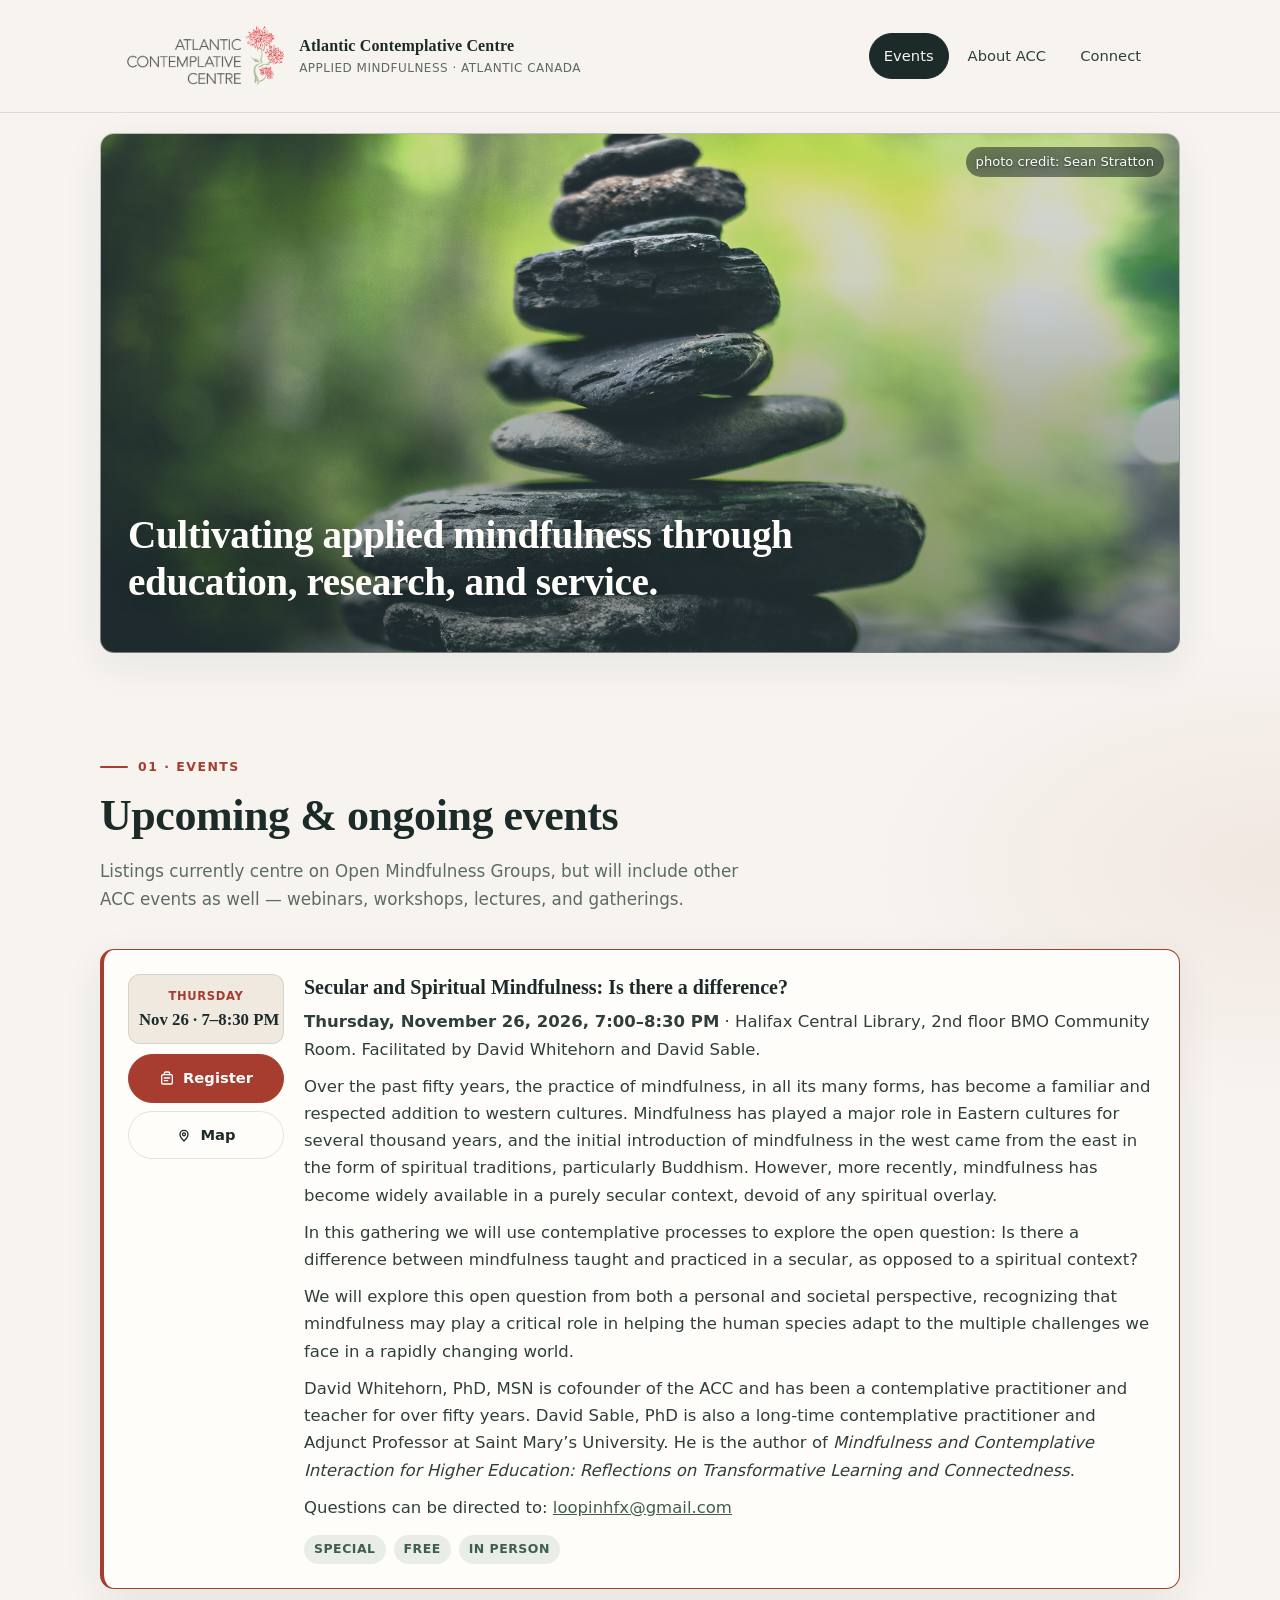
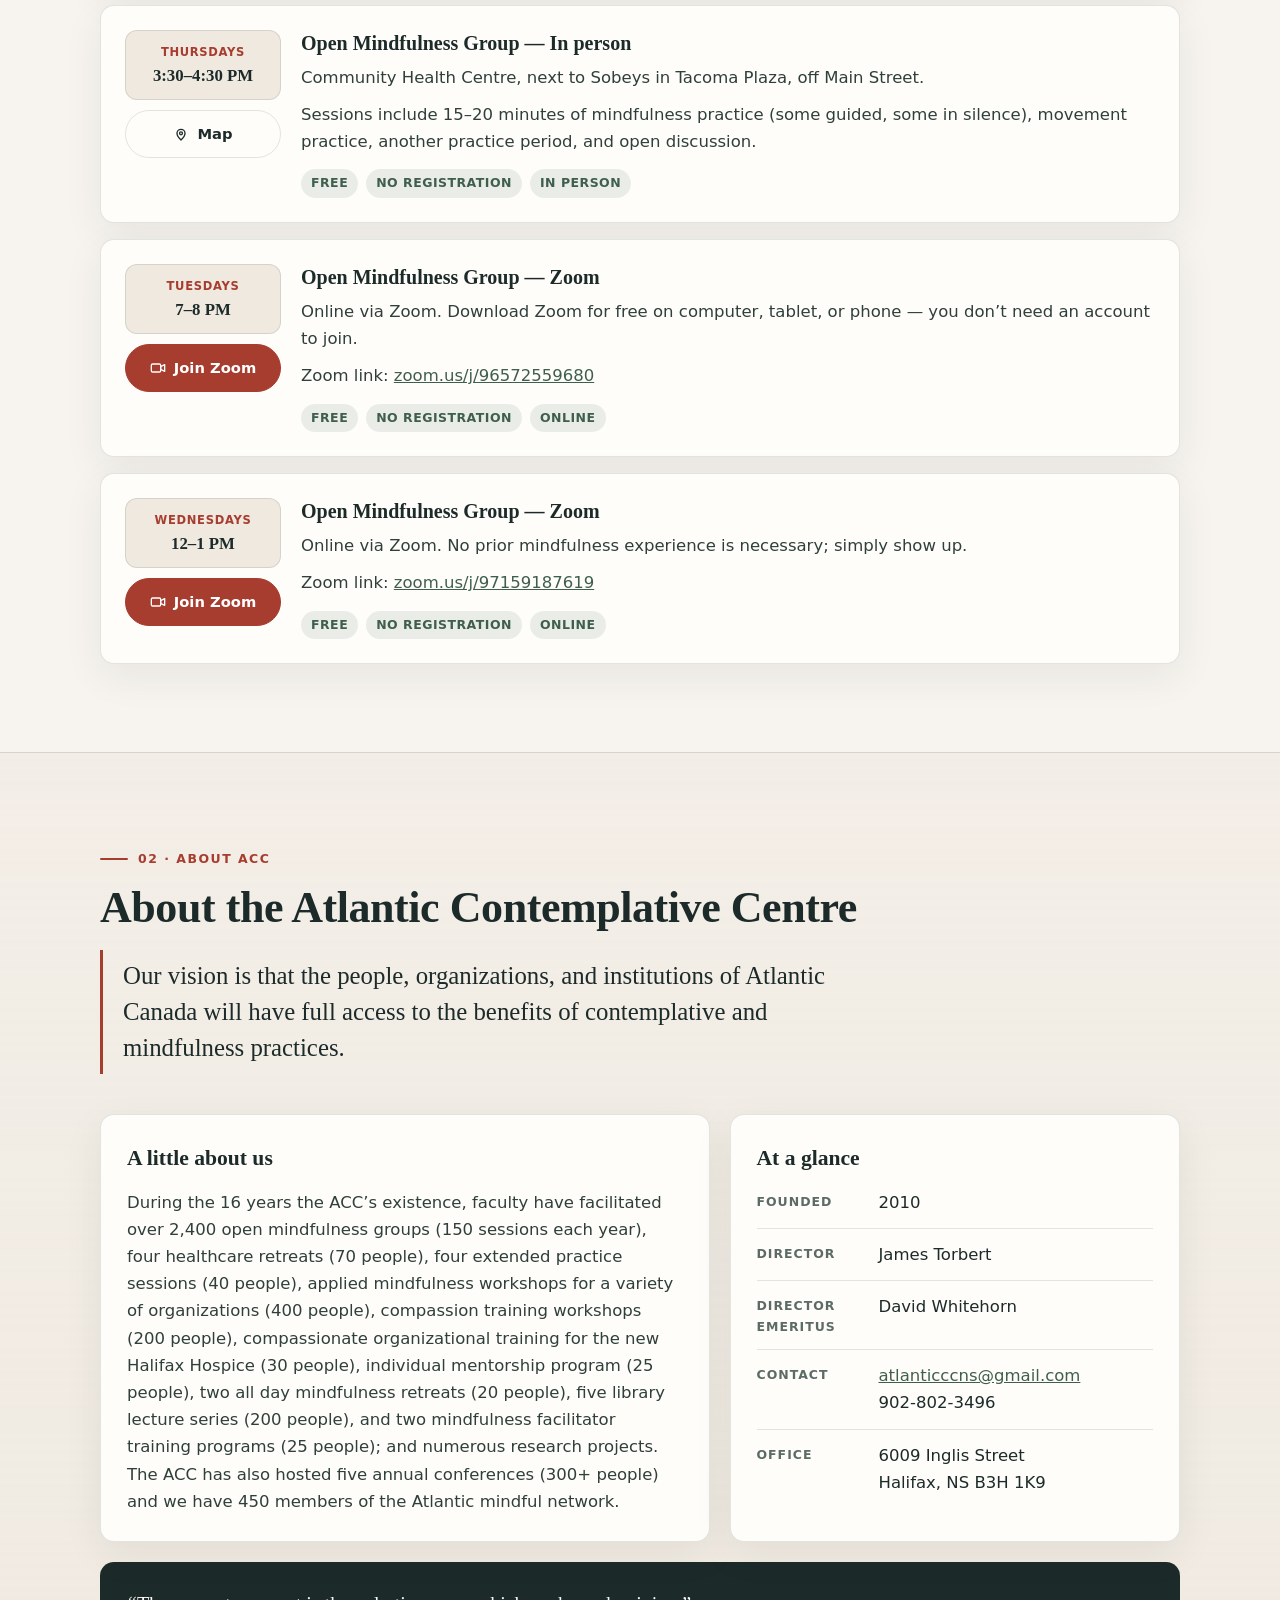
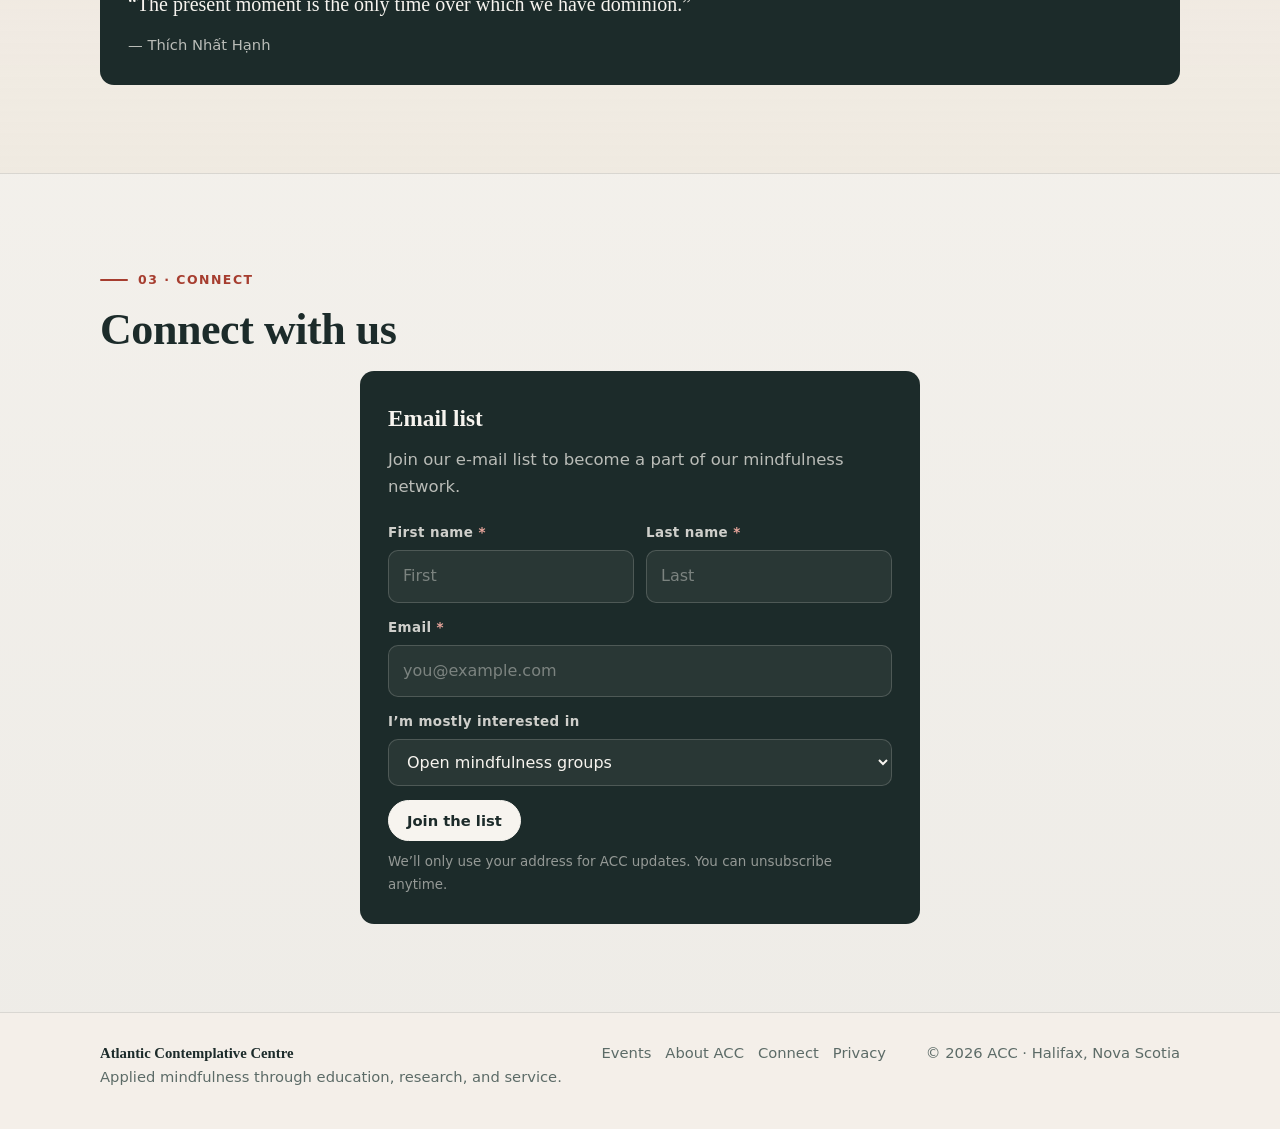
==== commit 96e70648: "Publish Nov 26 special event with Eventbrite register and 7:00–8:30 PM" ====
--- a/atlanticmindfulness/public/index.html
+++ b/atlanticmindfulness/public/index.html
@@ -368,6 +368,11 @@
       align-items: start;
     }
 
+    .event-card--featured {
+      border-color: var(--accent);
+      border-left-width: 4px;
+    }
+
     .event-aside {
       display: flex;
       flex-direction: column;
@@ -1018,6 +1023,75 @@
         </p>
 
         <ul class="event-list" id="event-list">
+          <li class="event-card event-card--featured">
+            <div class="event-aside">
+              <div class="event-when">
+                <span class="dow">Thursday</span>
+                <span class="time">Nov 26 · 7–8:30 PM</span>
+              </div>
+              <div class="event-actions">
+                <a class="btn btn-primary" href="https://www.eventbrite.com/e/2003878125416" target="_blank" rel="noopener noreferrer">
+                  <svg class="btn-icon" width="16" height="16" viewBox="0 0 24 24" fill="none" stroke="currentColor" stroke-width="2" stroke-linecap="round" stroke-linejoin="round" aria-hidden="true">
+                    <path d="M8 7V5a2 2 0 0 1 2-2h4a2 2 0 0 1 2 2v2" />
+                    <rect x="4" y="7" width="16" height="14" rx="2" />
+                    <path d="M8 12h8M8 16h5" />
+                  </svg>
+                  Register
+                </a>
+                <a class="btn btn-secondary" href="https://www.google.com/maps/search/?api=1&query=Halifax+Central+Library+BMO+Community+Room" target="_blank" rel="noopener noreferrer">
+                  <svg class="btn-icon" width="16" height="16" viewBox="0 0 24 24" fill="none" stroke="currentColor" stroke-width="2" stroke-linecap="round" stroke-linejoin="round" aria-hidden="true">
+                    <path d="M12 21s-6-5.4-6-10a6 6 0 1 1 12 0c0 4.6-6 10-6 10z" />
+                    <circle cx="12" cy="11" r="2.2" />
+                  </svg>
+                  Map
+                </a>
+              </div>
+            </div>
+            <div class="event-body">
+              <h3>Secular and Spiritual Mindfulness: Is there a difference?</h3>
+              <p>
+                <strong>Thursday, November 26, 2026, 7:00–8:30 PM</strong> · Halifax Central
+                Library, 2nd floor BMO Community Room. Facilitated by David Whitehorn and David
+                Sable.
+              </p>
+              <p>
+                Over the past fifty years, the practice of mindfulness, in all its many forms, has
+                become a familiar and respected addition to western cultures. Mindfulness has
+                played a major role in Eastern cultures for several thousand years, and the
+                initial introduction of mindfulness in the west came from the east in the form of
+                spiritual traditions, particularly Buddhism. However, more recently, mindfulness
+                has become widely available in a purely secular context, devoid of any spiritual
+                overlay.
+              </p>
+              <p>
+                In this gathering we will use contemplative processes to explore the open
+                question: Is there a difference between mindfulness taught and practiced in a
+                secular, as opposed to a spiritual context?
+              </p>
+              <p>
+                We will explore this open question from both a personal and societal perspective,
+                recognizing that mindfulness may play a critical role in helping the human species
+                adapt to the multiple challenges we face in a rapidly changing world.
+              </p>
+              <p>
+                David Whitehorn, PhD, MSN is cofounder of the ACC and has been a contemplative
+                practitioner and teacher for over fifty years. David Sable, PhD is also a long-time
+                contemplative practitioner and Adjunct Professor at Saint Mary’s University. He is
+                the author of <em>Mindfulness and Contemplative Interaction for Higher Education:
+                Reflections on Transformative Learning and Connectedness</em>.
+              </p>
+              <p>
+                Questions can be directed to:
+                <a href="mailto:loopinhfx@gmail.com">loopinhfx@gmail.com</a>
+              </p>
+              <div class="event-tags">
+                <span class="tag">Special</span>
+                <span class="tag">Free</span>
+                <span class="tag">In person</span>
+              </div>
+            </div>
+          </li>
+
           <li class="event-card">
             <div class="event-aside">
               <div class="event-when">
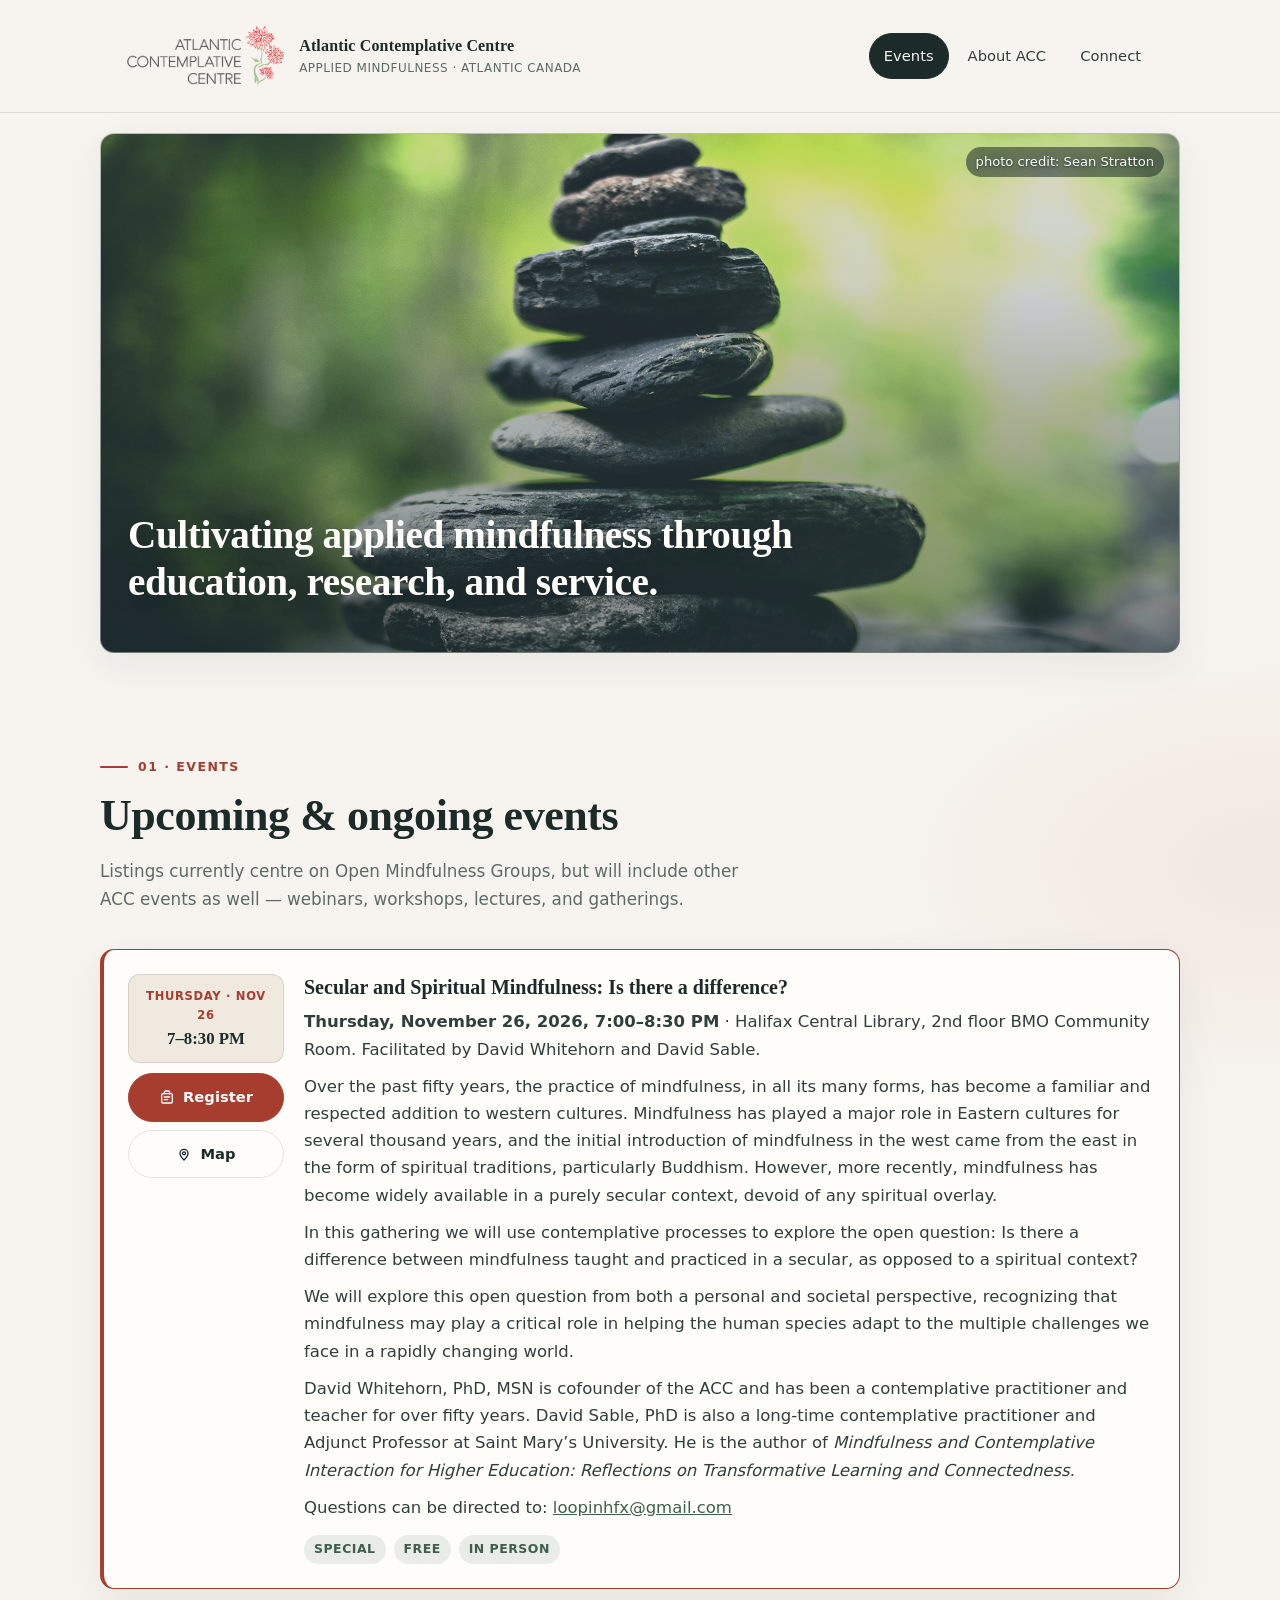
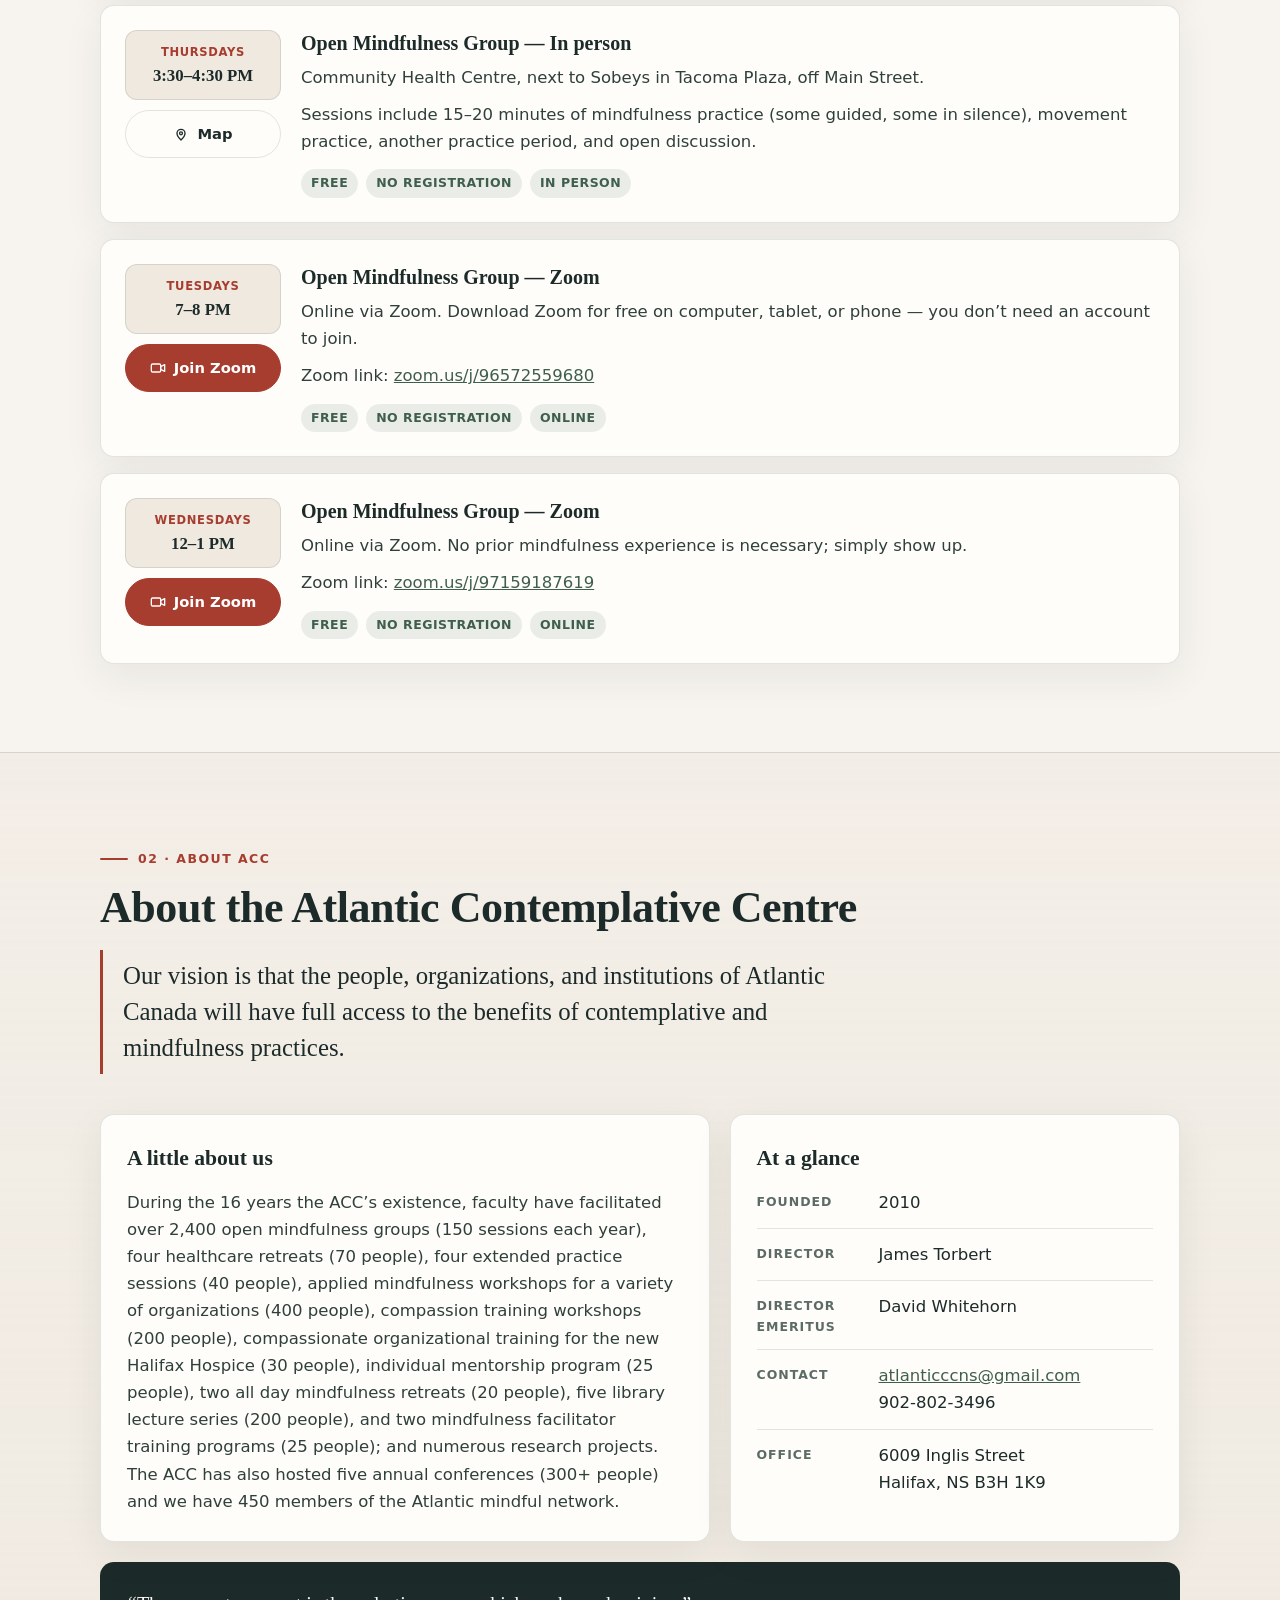
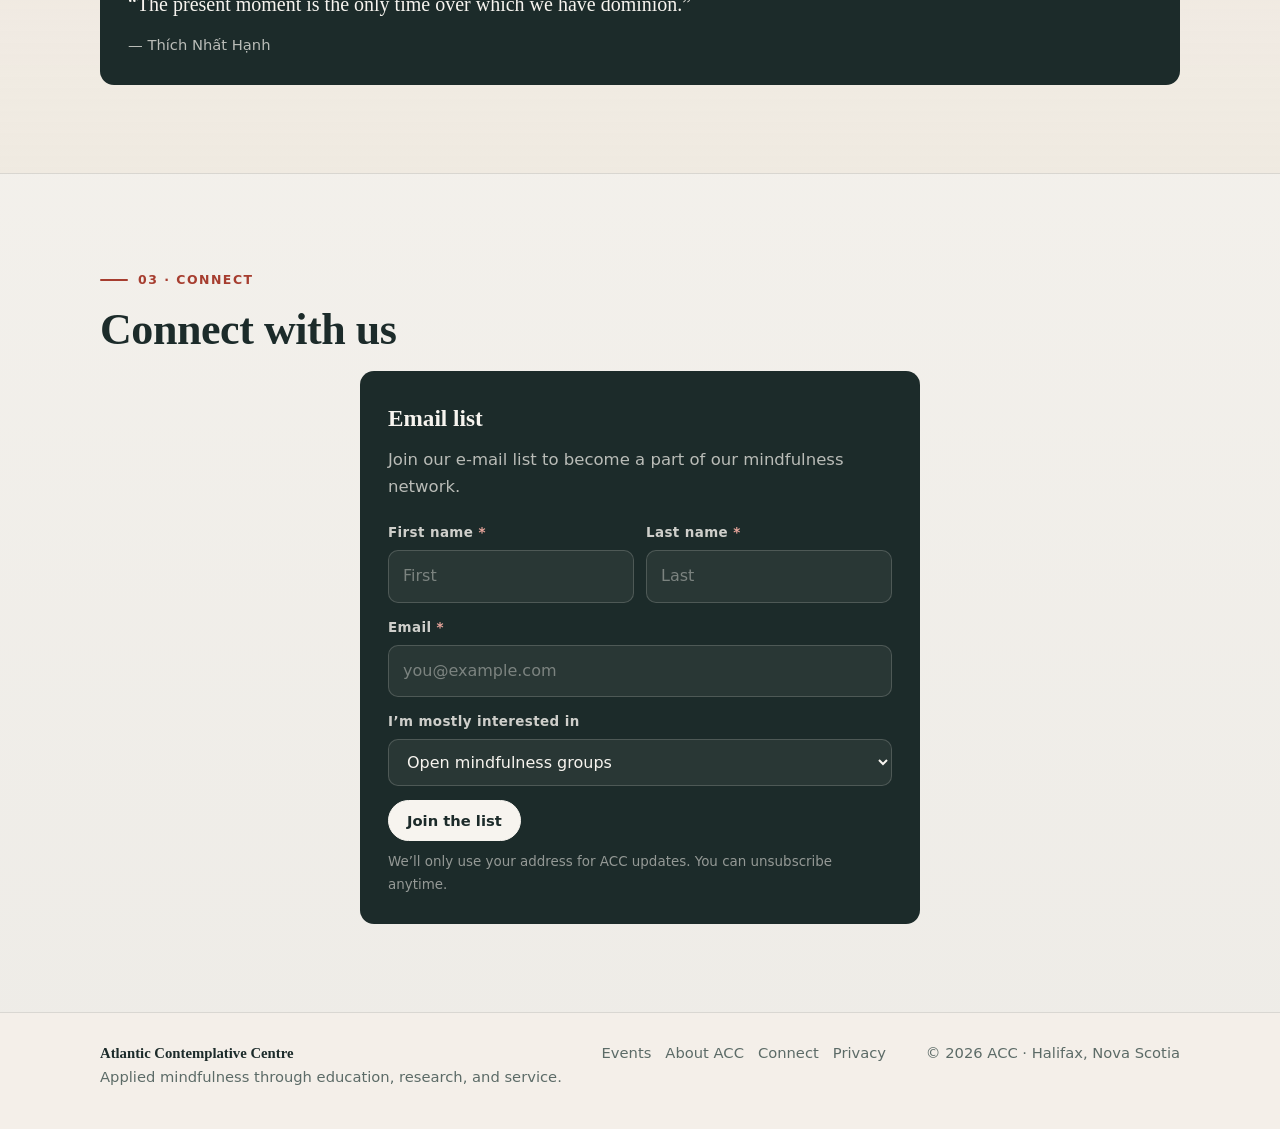
==== commit 5c944c95: "Keep special event time box from overflowing" ====
--- a/atlanticmindfulness/public/index.html
+++ b/atlanticmindfulness/public/index.html
@@ -1026,8 +1026,8 @@
           <li class="event-card event-card--featured">
             <div class="event-aside">
               <div class="event-when">
-                <span class="dow">Thursday</span>
-                <span class="time">Nov 26 · 7–8:30 PM</span>
+                <span class="dow">Thursday · Nov 26</span>
+                <span class="time">7–8:30 PM</span>
               </div>
               <div class="event-actions">
                 <a class="btn btn-primary" href="https://www.eventbrite.com/e/2003878125416" target="_blank" rel="noopener noreferrer">
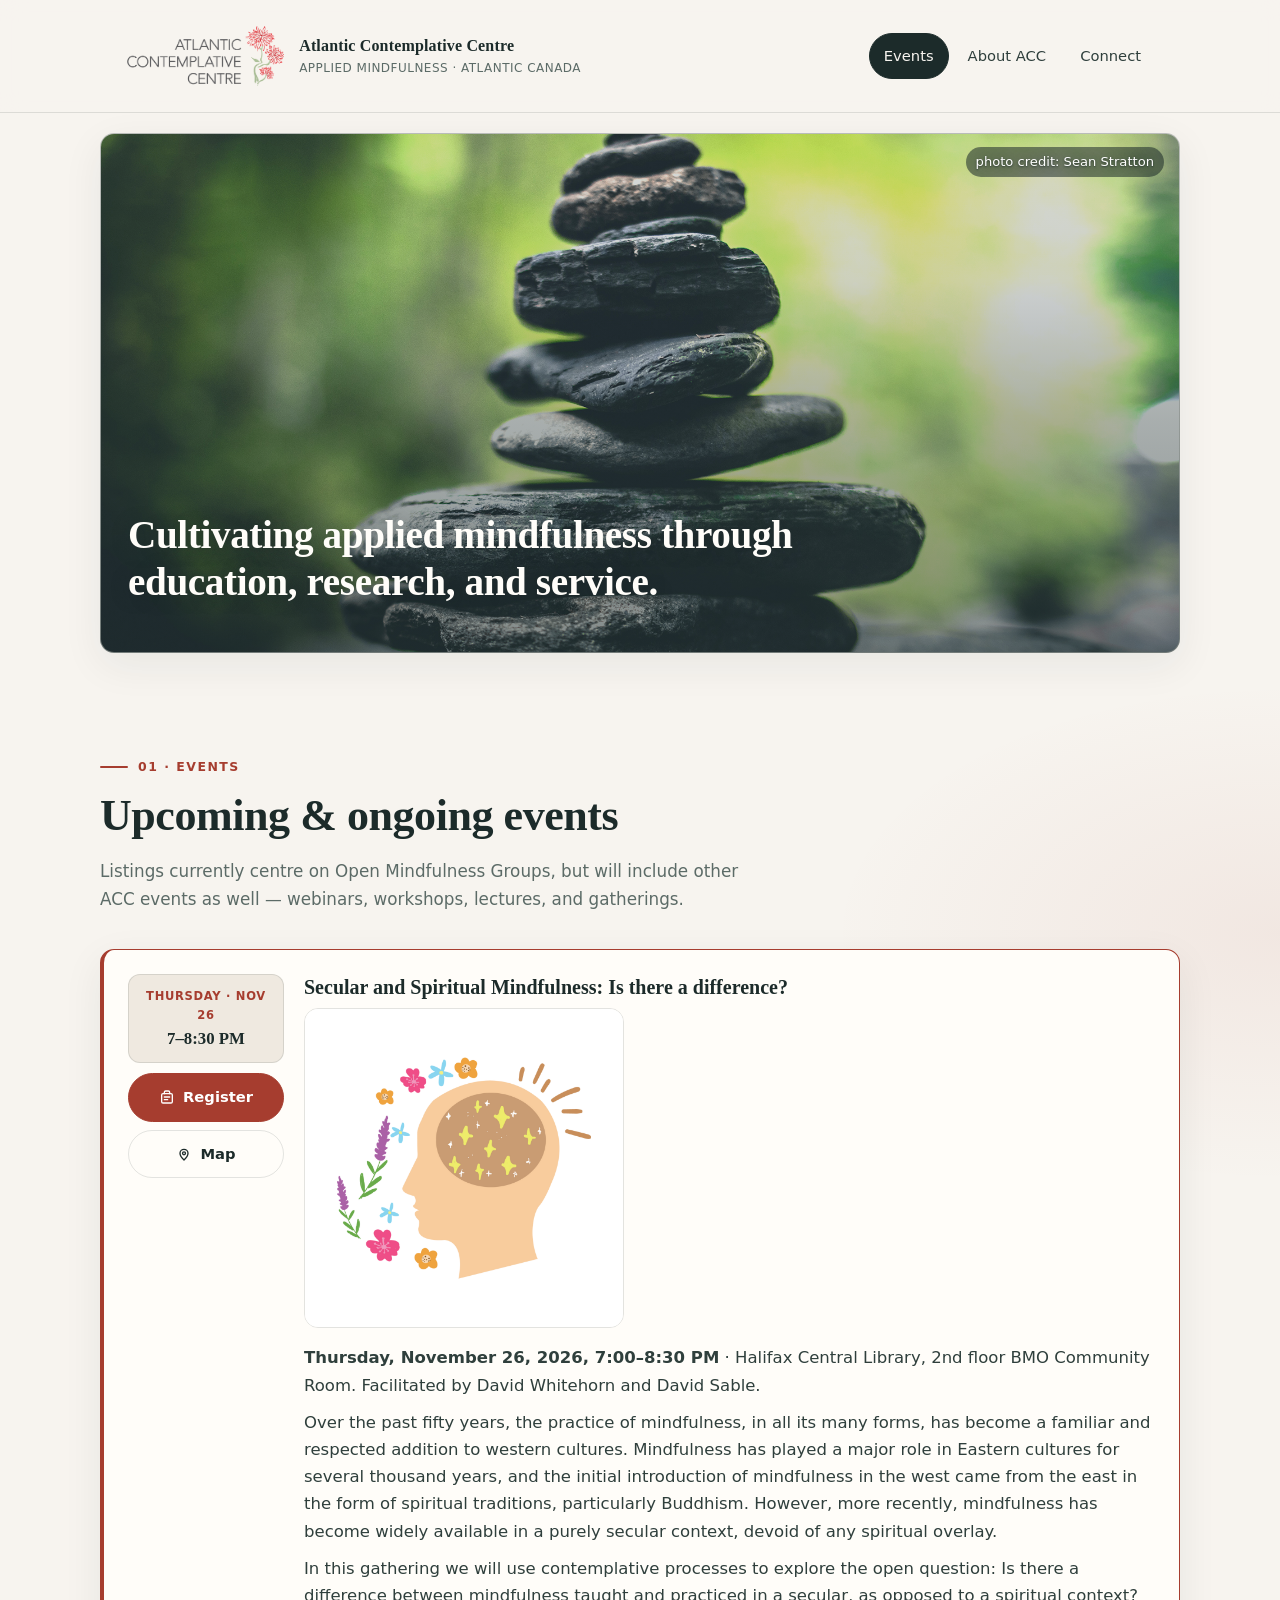
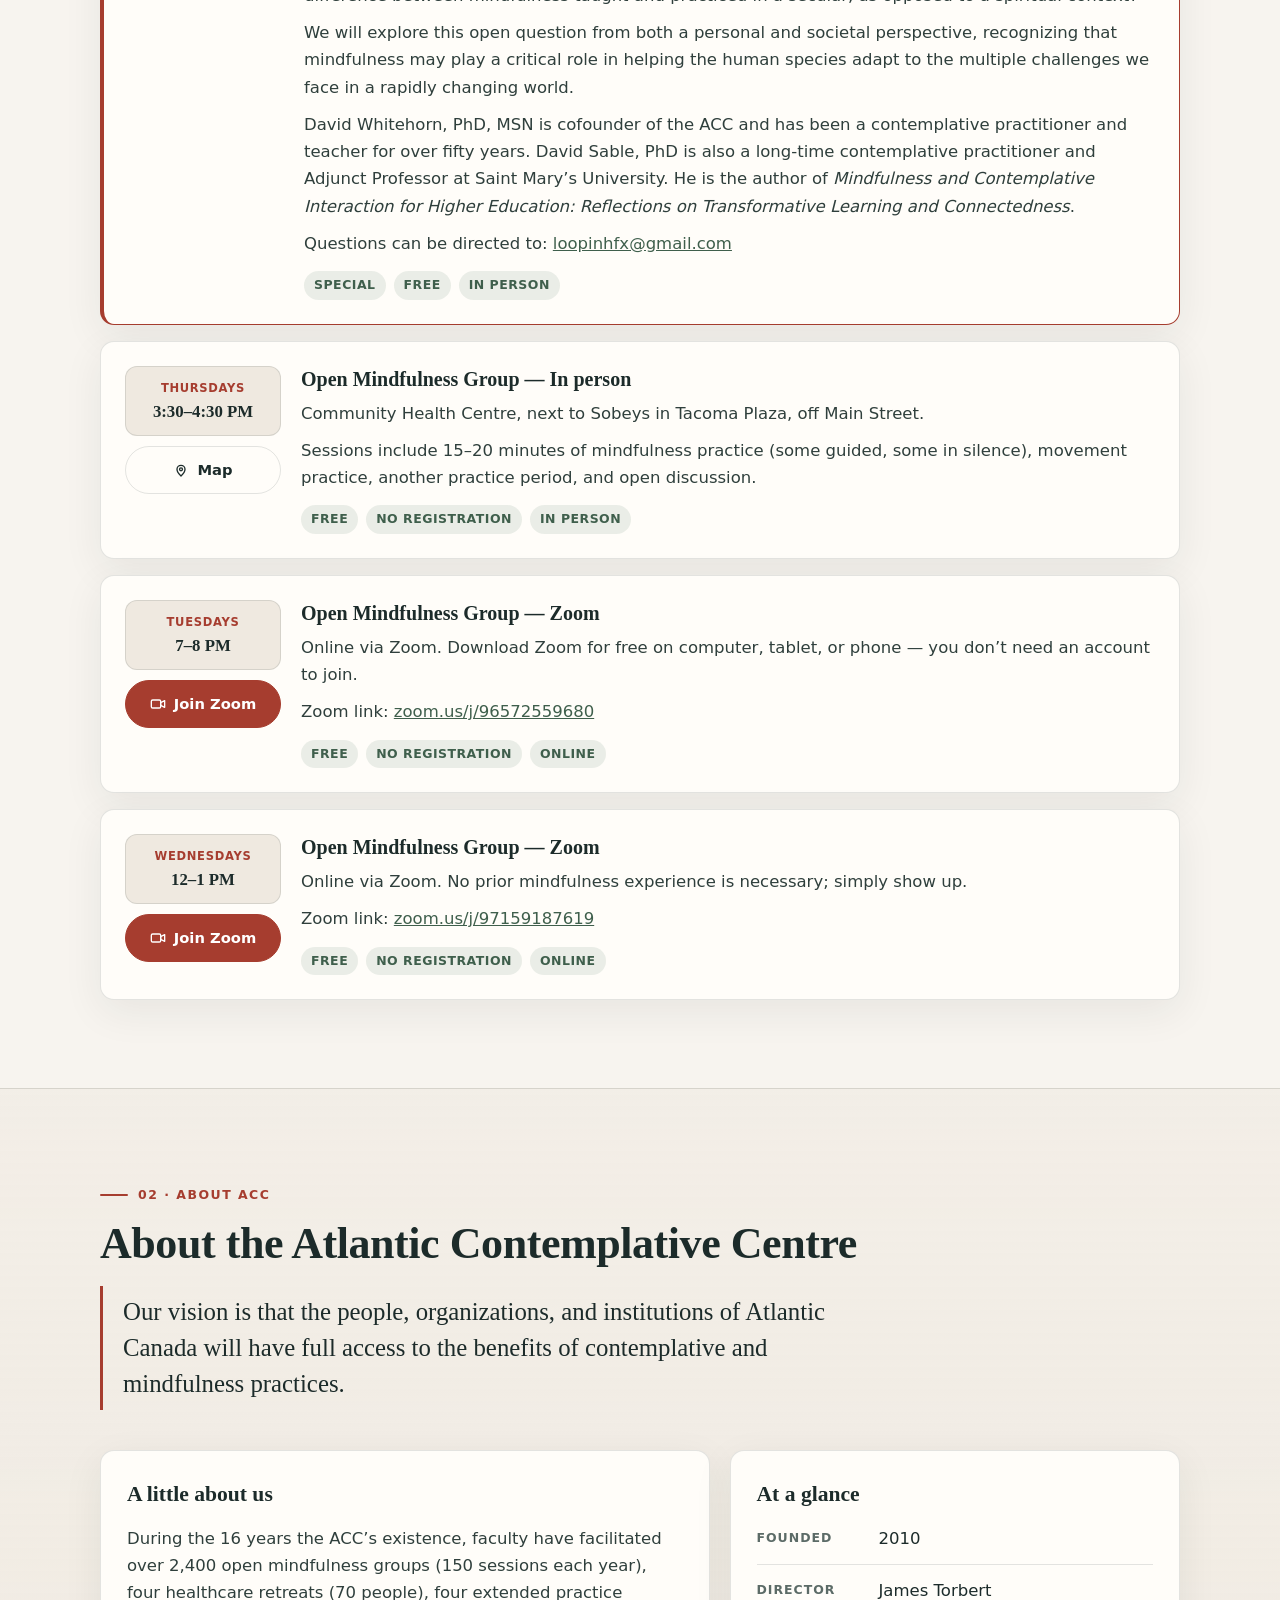
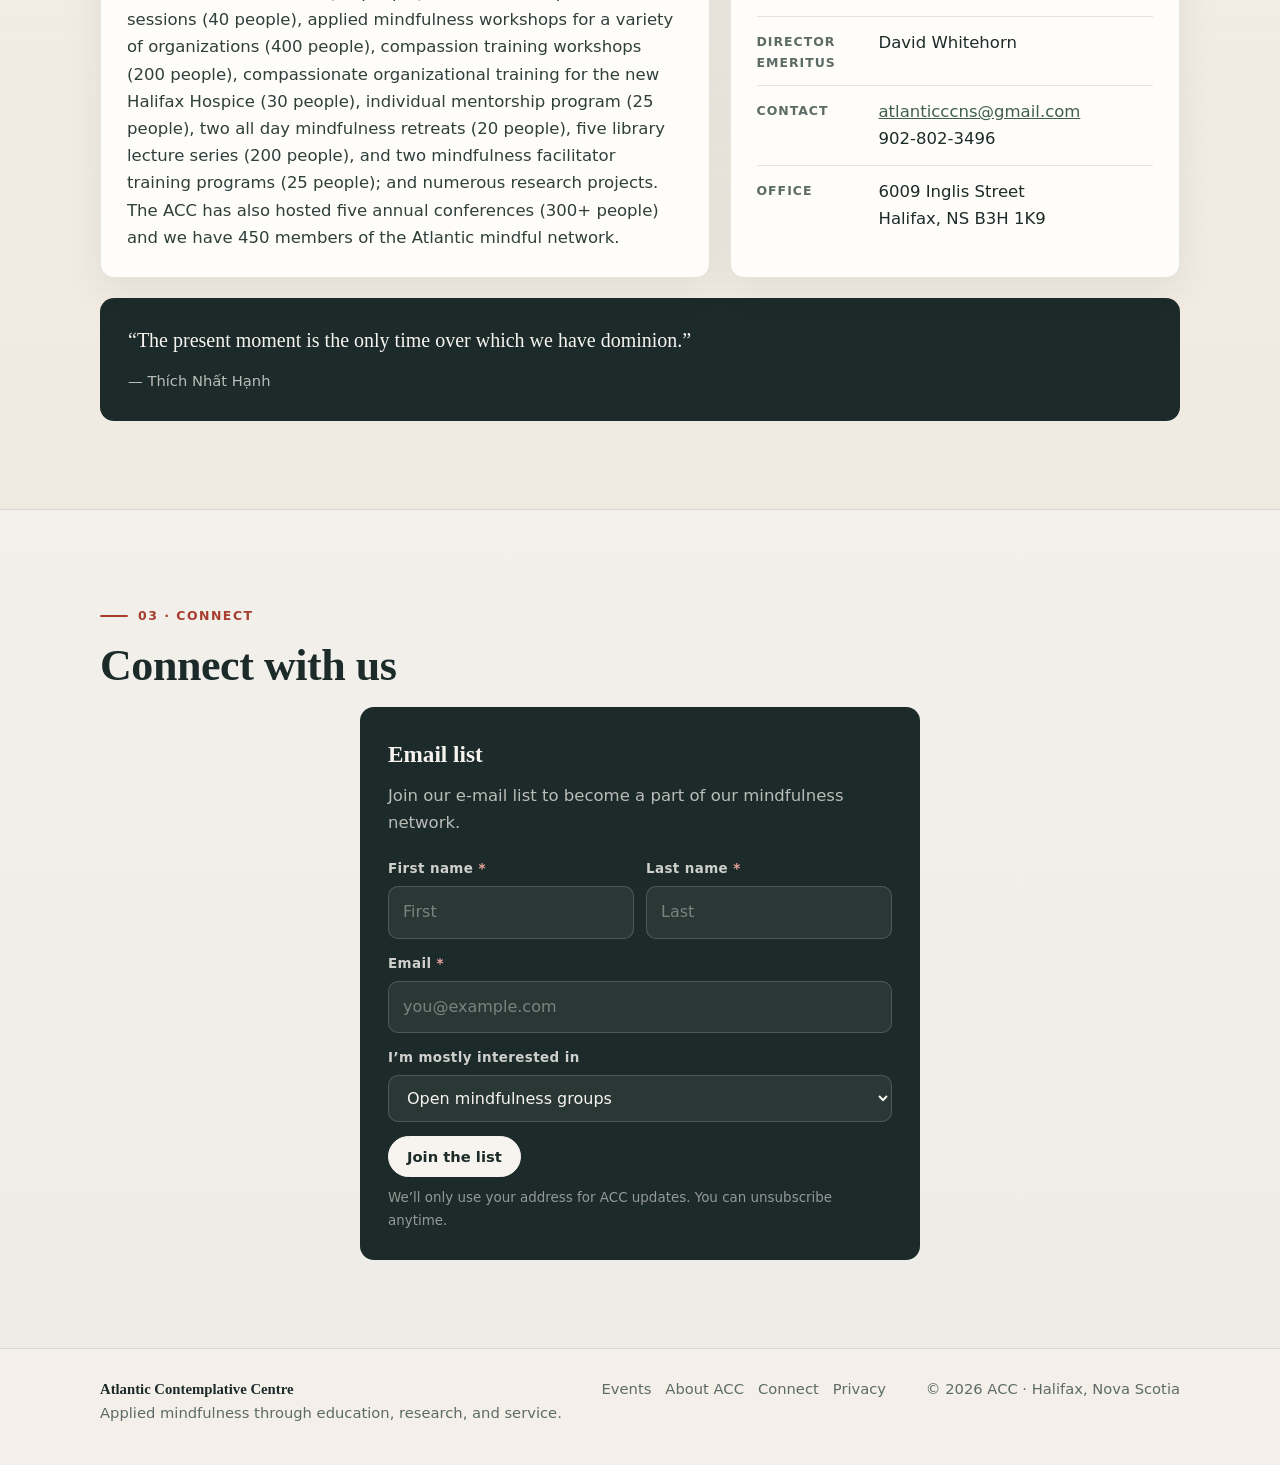
==== commit 7cb3077e: "Add mindfulness graphic to Nov 26 special event" ====
--- a/atlanticmindfulness/public/index.html
+++ b/atlanticmindfulness/public/index.html
@@ -373,6 +373,19 @@
       border-left-width: 4px;
     }
 
+    .event-figure {
+      margin: 0 0 16px;
+      max-width: 320px;
+    }
+
+    .event-figure img {
+      display: block;
+      width: 100%;
+      height: auto;
+      border-radius: var(--radius);
+      border: 1px solid var(--line);
+    }
+
     .event-aside {
       display: flex;
       flex-direction: column;
@@ -1049,6 +1062,14 @@
             </div>
             <div class="event-body">
               <h3>Secular and Spiritual Mindfulness: Is there a difference?</h3>
+              <figure class="event-figure">
+                <img
+                  src="assets/mindfulness-creativity.png"
+                  alt="Mindfulness and Creativity"
+                  width="1080"
+                  height="1080"
+                />
+              </figure>
               <p>
                 <strong>Thursday, November 26, 2026, 7:00–8:30 PM</strong> · Halifax Central
                 Library, 2nd floor BMO Community Room. Facilitated by David Whitehorn and David
